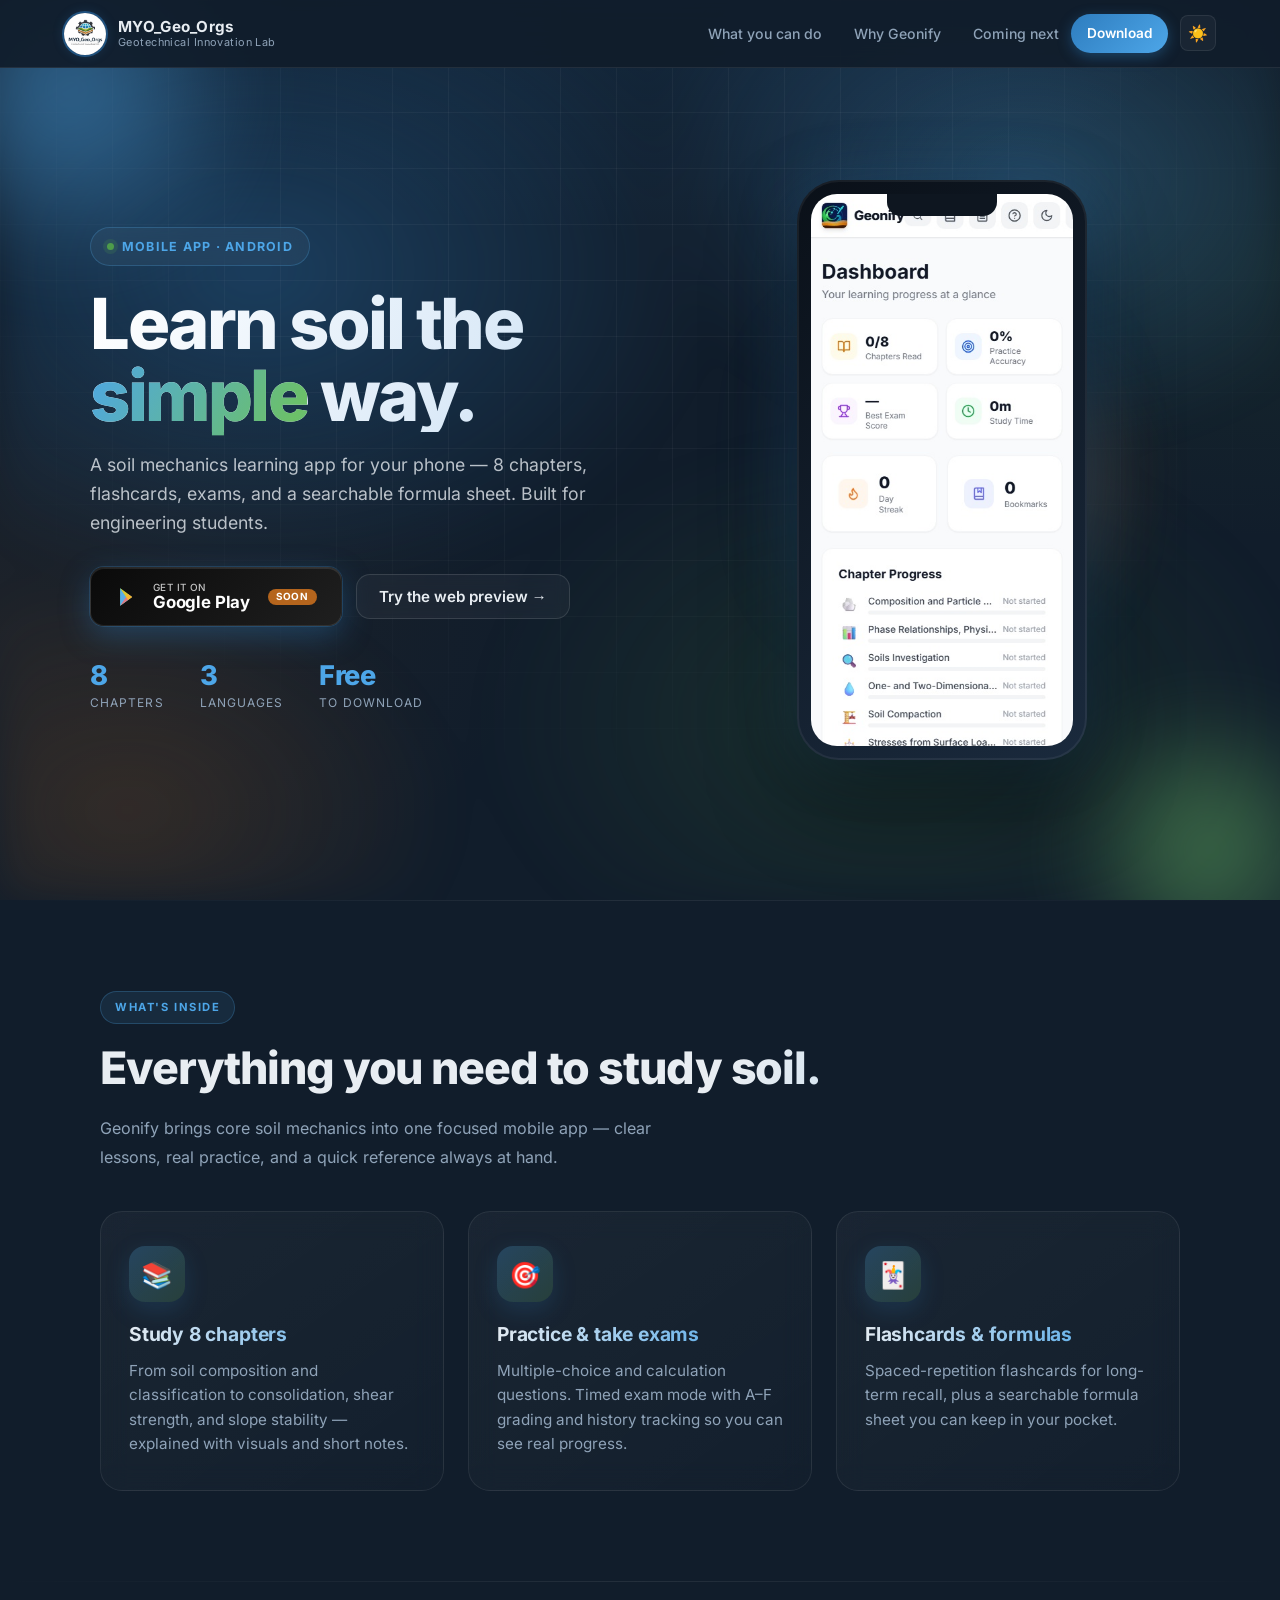
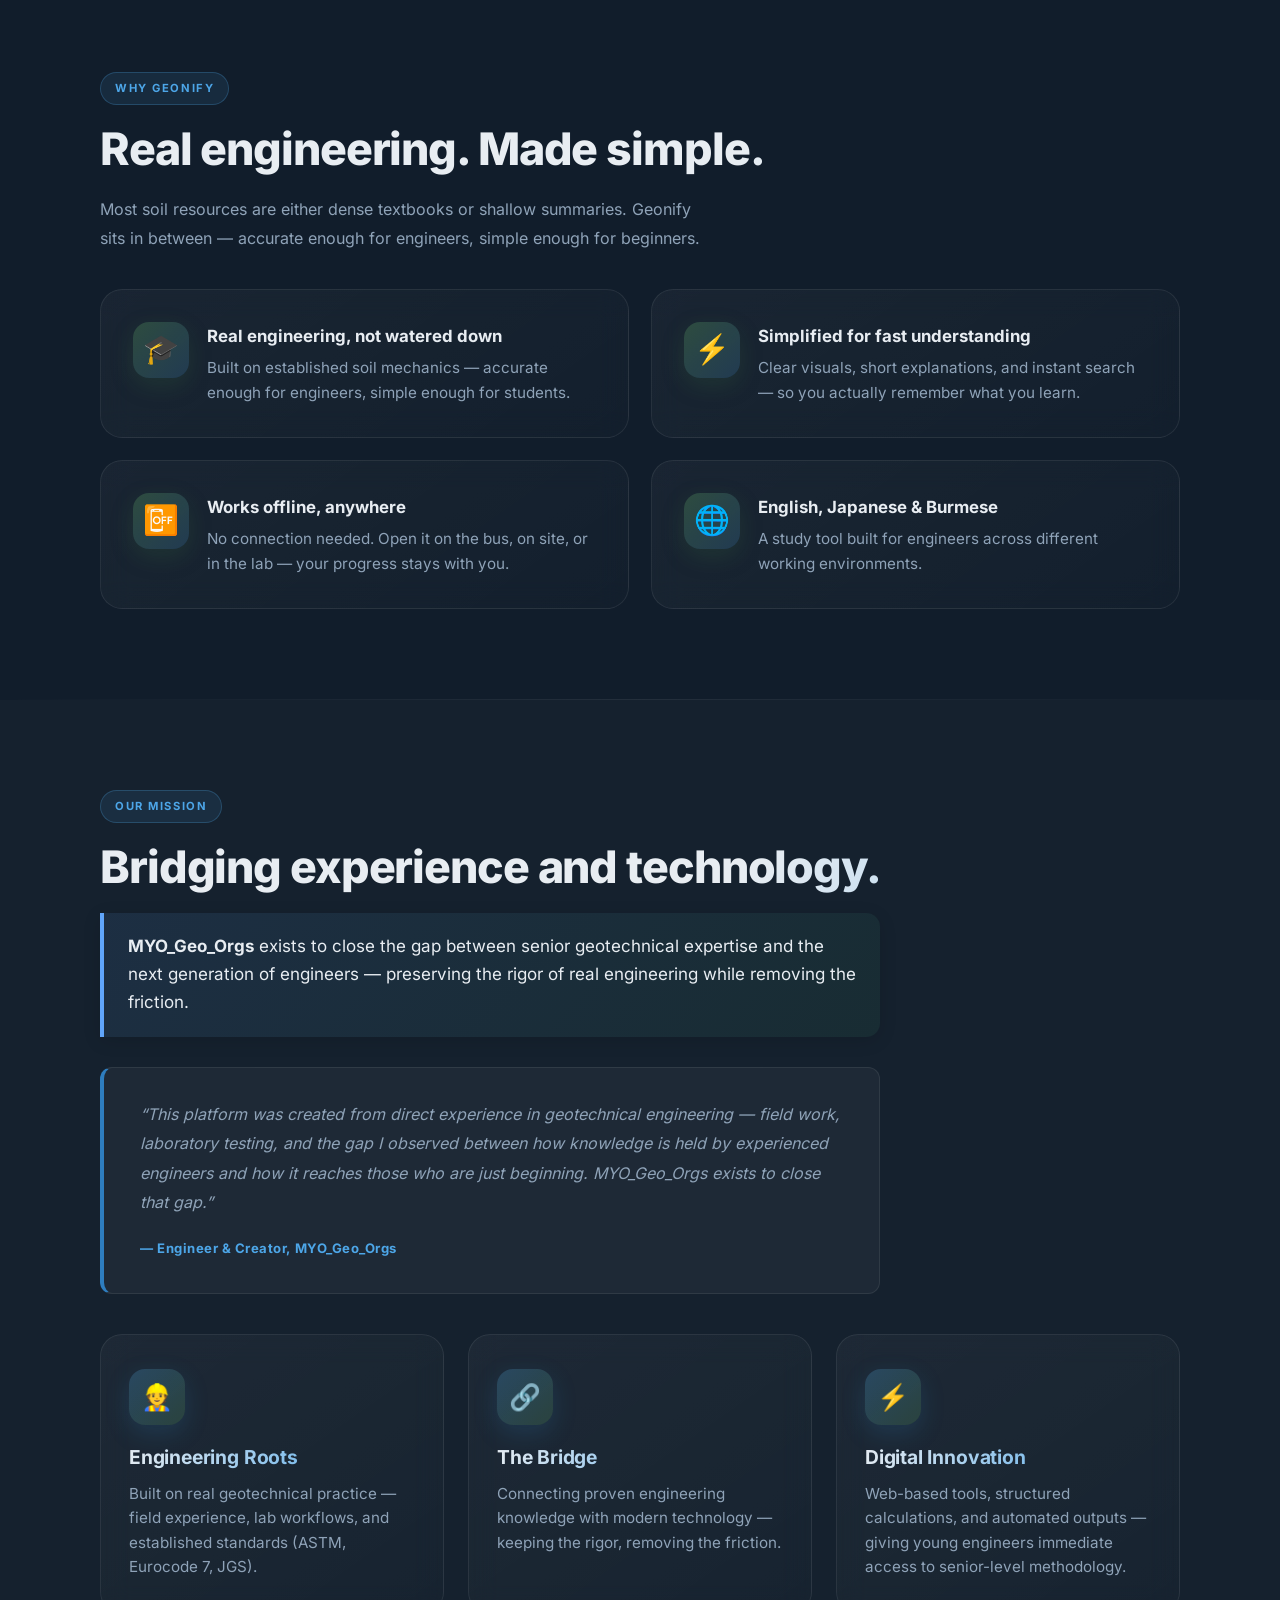
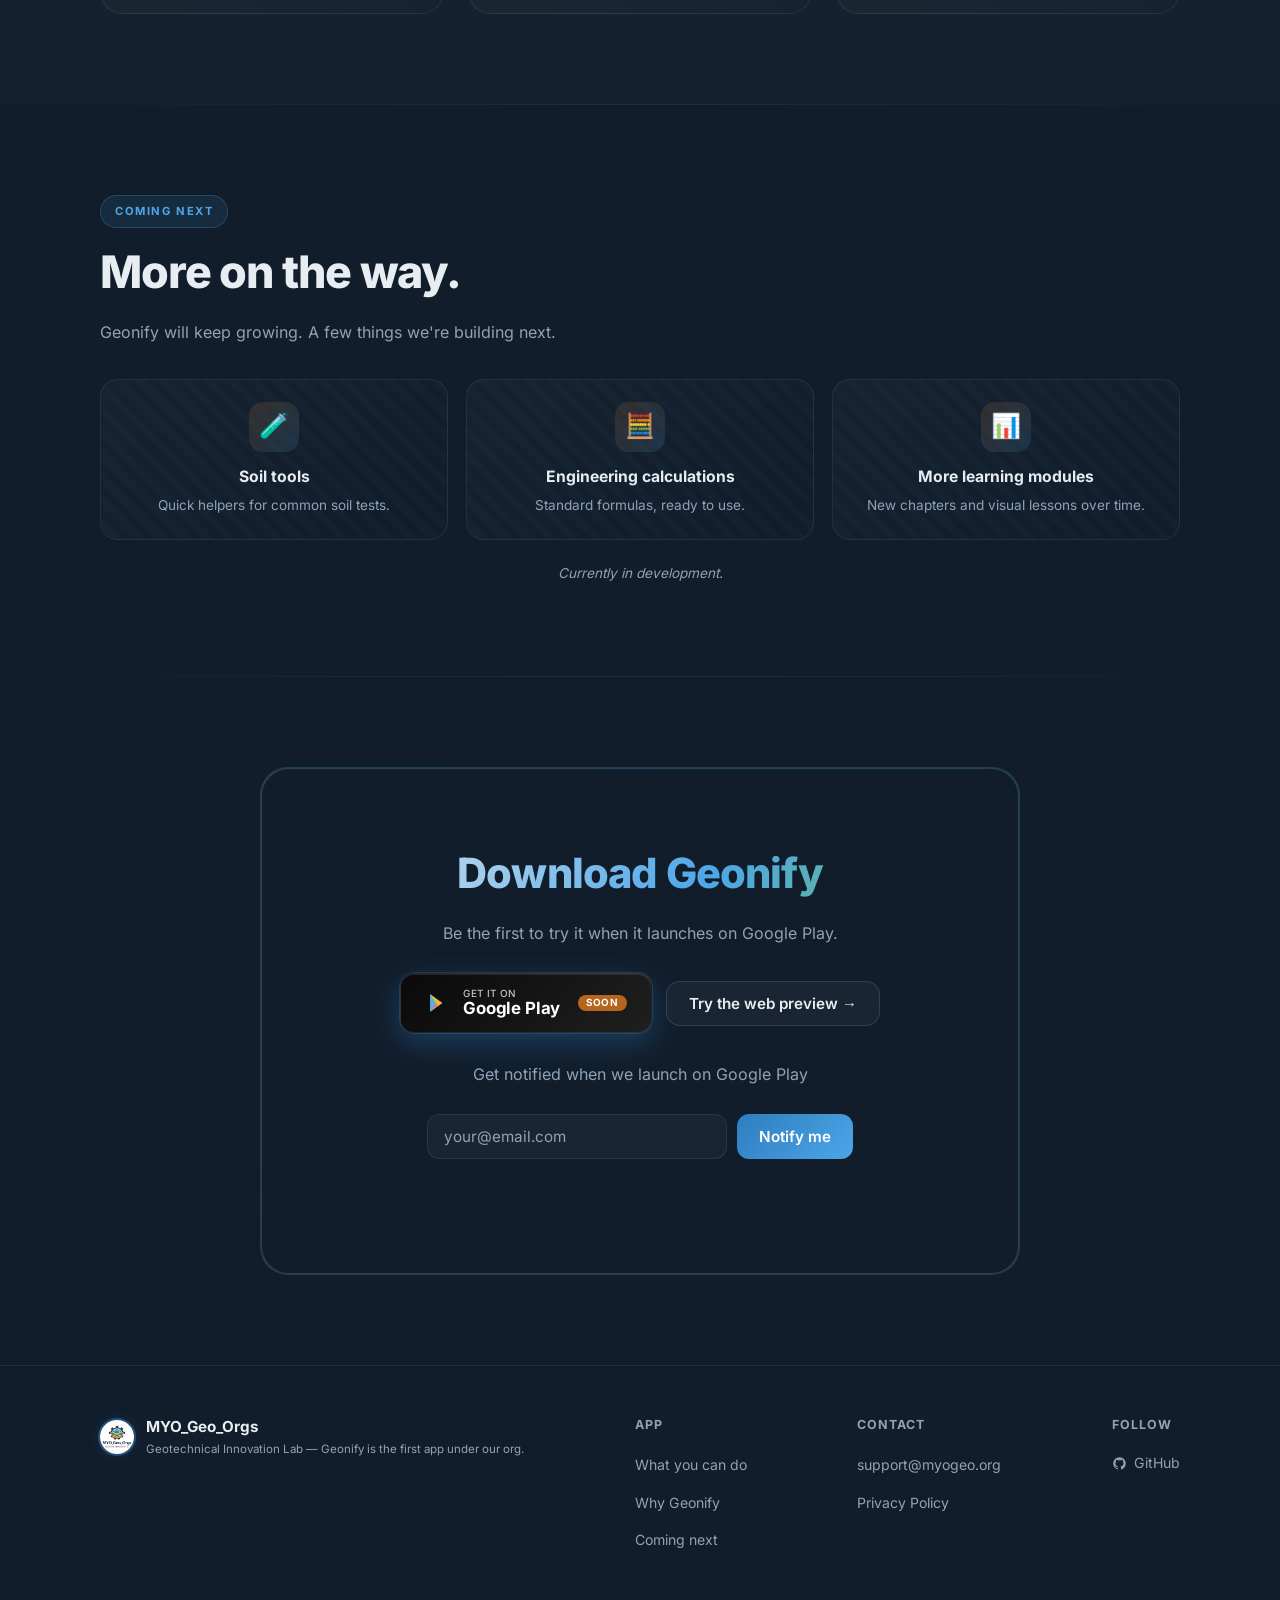
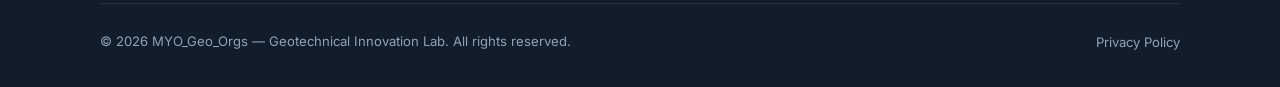
==== index.html @ fa202e3e "Add stats bar, email capture form, GitHub link, and favicon Co-Authored-By: Claude Sonnet 4.6 <norep" ====
<!DOCTYPE html>
<html lang="en" data-theme="dark">
<head>
  <!-- Theme init: runs before render to prevent flash of wrong theme -->
  <script src="/assets/js/theme-init.js"></script>
  <meta charset="UTF-8" />
  <meta name="viewport" content="width=device-width, initial-scale=1.0" />
  <meta name="color-scheme" content="light dark" />

  <!-- Primary SEO -->
  <title>Geonify — Learn Soil the Simple Way</title>
  <meta name="description" content="Geonify is a simple, visual, and interactive mobile app for learning soil classification. Built for engineering students and geotechnical professionals." />
  <meta name="keywords" content="Geonify, soil classification app, geotechnical learning, soil mechanics, USCS, AASHTO, mobile soil app, learn soil" />
  <meta name="author" content="MYO_Geo_Orgs" />
  <meta name="robots" content="index, follow" />
  <link rel="canonical" href="https://myogeo.org/" />

  <!-- Open Graph -->
  <meta property="og:type" content="website" />
  <meta property="og:url" content="https://myogeo.org/" />
  <meta property="og:title" content="Geonify — Learn Soil the Simple Way" />
  <meta property="og:description" content="A simple, visual, and interactive mobile app for learning soil classification." />
  <meta property="og:image" content="https://myogeo.org/assets/logo.png" />
  <meta property="og:site_name" content="Geonify by MYO_Geo_Orgs_Orgs" />
  <meta property="og:locale" content="en_US" />

  <!-- Twitter -->
  <meta name="twitter:card" content="summary" />
  <meta name="twitter:title" content="Geonify — Learn Soil the Simple Way" />
  <meta name="twitter:description" content="A simple, visual, and interactive mobile app for learning soil classification." />
  <meta name="twitter:image" content="https://myogeo.org/assets/logo.png" />
  <link rel="stylesheet" href="/assets/css/styles.css?v=20260425c" />
  <link rel="icon" type="image/png" href="/assets/logo.png" />
</head>
<body>

  <!-- Progress bar -->
  <div id="progress-bar" aria-hidden="true"></div>

  <!-- ── Navigation (slim) ── -->
  <nav id="main-nav">
    <a class="nav-brand" href="#hero">
      <div class="nav-logo-wrap"><img src="assets/logo.png" alt="MYO_Geo_Orgs Logo" /></div>
      <div class="nav-brand-text">
        <span class="nav-brand-name">MYO_Geo_Orgs</span>
        <span class="nav-brand-sub">Geotechnical Innovation Lab</span>
      </div>
    </a>
    <div class="nav-right">
      <ul class="nav-links" id="nav-links">
        <li><a href="#features">What you can do</a></li>
        <li><a href="#why">Why Geonify</a></li>
        <li><a href="#next">Coming next</a></li>
      </ul>
      <a href="#download" class="lp-nav-cta">Download</a>
      <button id="theme-toggle" aria-label="Switch theme">🌙</button>
      <button class="nav-toggle" id="nav-toggle" aria-label="Toggle navigation menu">
        <span></span><span></span><span></span>
      </button>
    </div>
  </nav>

  <!-- ── 1. HERO ── -->
  <section class="lp-hero" id="hero">
    <span class="orb orb-1" aria-hidden="true"></span>
    <span class="orb orb-2" aria-hidden="true"></span>
    <span class="orb orb-3" aria-hidden="true"></span>
    <div class="lp-hero-inner">
      <div class="reveal">
        <div class="lp-eyebrow"><span class="dot"></span> Mobile App · Android</div>
        <h1 class="lp-h1">Learn soil the <span class="accent">simple</span> way.</h1>
        <p class="lp-sub">
          A soil mechanics learning app for your phone — 8 chapters, flashcards,
          exams, and a searchable formula sheet. Built for engineering students.
        </p>
        <div class="lp-cta-row">
          <a href="#download" class="lp-btn lp-btn-primary">
            <span class="gp-icon" aria-hidden="true">
              <svg width="22" height="22" viewBox="0 0 24 24" fill="none" xmlns="http://www.w3.org/2000/svg">
                <path d="M3.5 2.5v19l13-9.5-13-9.5z" fill="#4ade80"/>
                <path d="M3.5 2.5v19l8.5-6.2-8.5-12.8z" fill="#60a5fa" opacity=".85"/>
                <path d="M3.5 21.5v0l13-9.5-4.5-3.3-8.5 12.8z" fill="#f87171" opacity=".85"/>
                <path d="M3.5 2.5v0l13 9.5-4.5 3.3-8.5-12.8z" fill="#fbbf24" opacity=".85"/>
              </svg>
            </span>
            <span class="gp-text">
              <span class="gp-small">GET IT ON</span>
              <span class="gp-big">Google Play</span>
            </span>
            <span class="gp-pill">Soon</span>
          </a>
          <a href="https://geonify.myogeo.org/" target="_blank" rel="noopener noreferrer" class="lp-btn lp-btn-secondary">
            Try the web preview →
          </a>
        </div>
        <div class="lp-stats reveal reveal-d3">
          <div class="lp-stat"><span class="lp-stat-num">8</span><span class="lp-stat-label">Chapters</span></div>
          <div class="lp-stat"><span class="lp-stat-num">3</span><span class="lp-stat-label">Languages</span></div>
          <div class="lp-stat"><span class="lp-stat-num">Free</span><span class="lp-stat-label">To Download</span></div>
        </div>
      </div>

      <div class="lp-phone-wrap reveal reveal-d2">
        <div class="lp-phone">
          <img src="/assets/geonify-screen.jpg?v=20260425c" alt="Geonify app dashboard screenshot" style="width:100%;height:100%;object-fit:cover;object-position:top;border-radius:26px;" />
        </div>
      </div>
    </div>
  </section>

  <hr class="divider" />

  <!-- ── 2. WHAT YOU CAN DO ── -->
  <section id="features">
    <div class="section-inner">
      <span class="section-label reveal">What's inside</span>
      <h2 class="section-title reveal reveal-d1">Everything you need to study soil.</h2>
      <p class="section-body reveal reveal-d2">
        Geonify brings core soil mechanics into one focused mobile app —
        clear lessons, real practice, and a quick reference always at hand.
      </p>

      <div class="lp-feat-3">
        <div class="lp-feat reveal reveal-d1">
          <div class="lp-feat-icon">📚</div>
          <h3>Study 8 chapters</h3>
          <p>From soil composition and classification to consolidation, shear strength, and slope stability — explained with visuals and short notes.</p>
        </div>
        <div class="lp-feat reveal reveal-d2">
          <div class="lp-feat-icon">🎯</div>
          <h3>Practice &amp; take exams</h3>
          <p>Multiple-choice and calculation questions. Timed exam mode with A–F grading and history tracking so you can see real progress.</p>
        </div>
        <div class="lp-feat reveal reveal-d3">
          <div class="lp-feat-icon">🃏</div>
          <h3>Flashcards &amp; formulas</h3>
          <p>Spaced-repetition flashcards for long-term recall, plus a searchable formula sheet you can keep in your pocket.</p>
        </div>
      </div>
    </div>
  </section>

  <hr class="divider" />

  <!-- ── 3. WHY IT'S DIFFERENT ── -->
  <section id="why">
    <div class="section-inner">
      <span class="section-label reveal">Why Geonify</span>
      <h2 class="section-title reveal reveal-d1">Real engineering. Made simple.</h2>
      <p class="section-body reveal reveal-d2">
        Most soil resources are either dense textbooks or shallow summaries.
        Geonify sits in between — accurate enough for engineers, simple enough for beginners.
      </p>

      <div class="lp-why">
        <div class="lp-why-card reveal reveal-d1">
          <div class="icon">🎓</div>
          <div>
            <h3>Real engineering, not watered down</h3>
            <p>Built on established soil mechanics — accurate enough for engineers, simple enough for students.</p>
          </div>
        </div>
        <div class="lp-why-card reveal reveal-d2">
          <div class="icon">⚡</div>
          <div>
            <h3>Simplified for fast understanding</h3>
            <p>Clear visuals, short explanations, and instant search — so you actually remember what you learn.</p>
          </div>
        </div>
        <div class="lp-why-card reveal reveal-d3">
          <div class="icon">📴</div>
          <div>
            <h3>Works offline, anywhere</h3>
            <p>No connection needed. Open it on the bus, on site, or in the lab — your progress stays with you.</p>
          </div>
        </div>
        <div class="lp-why-card reveal reveal-d3">
          <div class="icon">🌐</div>
          <div>
            <h3>English, Japanese &amp; Burmese</h3>
            <p>A study tool built for engineers across different working environments.</p>
          </div>
        </div>
      </div>
    </div>
  </section>

  <hr class="divider" />

  <!-- ── 3.5 OUR MISSION ── -->
  <section id="mission">
    <div class="section-inner">
      <span class="section-label reveal">Our Mission</span>
      <h2 class="section-title reveal reveal-d1">Bridging experience and technology.</h2>

      <!-- Highlighted mission statement -->
      <div class="reveal reveal-d2" style="max-width:780px;margin:14px 0 30px;padding:20px 24px;border-left:4px solid #60a5fa;background:linear-gradient(135deg,rgba(96,165,250,.10),rgba(74,222,128,.06));border-radius:0 14px 14px 0;box-shadow:0 4px 18px rgba(0,0,0,.12);">
        <p style="margin:0;font-size:1.06rem;line-height:1.65;">
          <strong>MYO_Geo_Orgs</strong> exists to close the gap between senior geotechnical
          expertise and the next generation of engineers — preserving the rigor of real
          engineering while removing the friction.
        </p>
      </div>

      <!-- Founder's note -->
      <div class="mission-statement reveal reveal-d2" style="max-width:780px;margin:0 0 36px;">
        <blockquote>
          “This platform was created from direct experience in geotechnical engineering — field work, laboratory testing, and the gap I observed between how knowledge is held by experienced engineers and how it reaches those who are just beginning. MYO_Geo_Orgs exists to close that gap.”
        </blockquote>
        <cite>— Engineer &amp; Creator, MYO_Geo_Orgs</cite>
      </div>

      <div class="lp-feat-3">
        <div class="lp-feat reveal reveal-d1">
          <div class="lp-feat-icon">👷</div>
          <h3>Engineering Roots</h3>
          <p>Built on real geotechnical practice — field experience, lab workflows, and established standards (ASTM, Eurocode 7, JGS).</p>
        </div>
        <div class="lp-feat reveal reveal-d2">
          <div class="lp-feat-icon">🔗</div>
          <h3>The Bridge</h3>
          <p>Connecting proven engineering knowledge with modern technology — keeping the rigor, removing the friction.</p>
        </div>
        <div class="lp-feat reveal reveal-d3">
          <div class="lp-feat-icon">⚡</div>
          <h3>Digital Innovation</h3>
          <p>Web-based tools, structured calculations, and automated outputs — giving young engineers immediate access to senior-level methodology.</p>
        </div>
      </div>
    </div>
  </section>

  <hr class="divider" />

  <!-- ── 4. COMING NEXT ── -->
  <section id="next">
    <div class="section-inner">
      <span class="section-label reveal">Coming next</span>
      <h2 class="section-title reveal reveal-d1">More on the way.</h2>
      <p class="section-body reveal reveal-d2">
        Geonify will keep growing. A few things we're building next.
      </p>

      <div class="lp-next">
        <div class="lp-next-item reveal reveal-d1">
          <span class="ic">🧪</span>
          <h4>Soil tools</h4>
          <p>Quick helpers for common soil tests.</p>
        </div>
        <div class="lp-next-item reveal reveal-d2">
          <span class="ic">🧮</span>
          <h4>Engineering calculations</h4>
          <p>Standard formulas, ready to use.</p>
        </div>
        <div class="lp-next-item reveal reveal-d3">
          <span class="ic">📊</span>
          <h4>More learning modules</h4>
          <p>New chapters and visual lessons over time.</p>
        </div>
      </div>
      <p class="lp-next-note reveal reveal-d3">Currently in development.</p>
    </div>
  </section>

  <hr class="divider" />

  <!-- ── 5. FINAL CTA ── -->
  <section id="download">
    <div class="section-inner">
      <div class="lp-final reveal">
        <h2>Download Geonify</h2>
        <p>Be the first to try it when it launches on Google Play.</p>
        <div class="lp-cta-row">
          <a href="#" class="lp-btn lp-btn-primary" onclick="event.preventDefault();">
            <span class="gp-icon" aria-hidden="true">
              <svg width="22" height="22" viewBox="0 0 24 24" fill="none" xmlns="http://www.w3.org/2000/svg">
                <path d="M3.5 2.5v19l13-9.5-13-9.5z" fill="#4ade80"/>
                <path d="M3.5 2.5v19l8.5-6.2-8.5-12.8z" fill="#60a5fa" opacity=".85"/>
                <path d="M3.5 21.5v0l13-9.5-4.5-3.3-8.5 12.8z" fill="#f87171" opacity=".85"/>
                <path d="M3.5 2.5v0l13 9.5-4.5 3.3-8.5-12.8z" fill="#fbbf24" opacity=".85"/>
              </svg>
            </span>
            <span class="gp-text">
              <span class="gp-small">GET IT ON</span>
              <span class="gp-big">Google Play</span>
            </span>
            <span class="gp-pill">Soon</span>
          </a>
          <a href="https://geonify.myogeo.org/" target="_blank" rel="noopener noreferrer" class="lp-btn lp-btn-secondary">
            Try the web preview →
          </a>
        </div>
        <div class="email-capture reveal">
          <p class="email-label">Get notified when we launch on Google Play</p>
          <form class="email-form" id="notify-form" novalidate>
            <input type="email" id="notify-email" class="email-input" placeholder="your@email.com" required autocomplete="email" />
            <button type="submit" class="email-btn">Notify me</button>
          </form>
          <p class="email-msg" id="notify-msg" aria-live="polite"></p>
        </div>
      </div>
    </div>
  </section>

  <!-- ── 6. FOOTER (minimal) ── -->
  <footer>
    <div class="footer-inner">
      <div class="footer-top">
        <div>
          <div class="footer-brand">
            <div class="nav-logo-wrap logo-sm"><img src="assets/logo.png" alt="MYO_Geo_Orgs" /></div>
            <div>
              <div class="footer-brand-name">MYO_Geo_Orgs</div>
              <div class="footer-brand-sub">Geotechnical Innovation Lab — Geonify is the first app under our org.</div>
            </div>
          </div>
        </div>
        <div class="footer-links-col">
          <h4>App</h4>
          <ul>
            <li><a href="#features">What you can do</a></li>
            <li><a href="#why">Why Geonify</a></li>
            <li><a href="#next">Coming next</a></li>
          </ul>
        </div>
        <div class="footer-links-col">
          <h4>Contact</h4>
          <ul>
            <li><a href="mailto:support@myogeo.org">support@myogeo.org</a></li>
            <li><a href="/privacy">Privacy Policy</a></li>
          </ul>
        </div>
        <div class="footer-links-col">
          <h4>Follow</h4>
          <ul class="footer-social">
            <li><a href="https://github.com/Golem7X" target="_blank" rel="noopener noreferrer" class="footer-social-link">
              <svg width="15" height="15" viewBox="0 0 24 24" fill="currentColor" aria-hidden="true"><path d="M12 2C6.477 2 2 6.477 2 12c0 4.42 2.865 8.166 6.839 9.489.5.092.682-.217.682-.482 0-.237-.008-.866-.013-1.7-2.782.603-3.369-1.34-3.369-1.34-.454-1.156-1.11-1.464-1.11-1.464-.908-.62.069-.608.069-.608 1.003.07 1.531 1.03 1.531 1.03.892 1.529 2.341 1.087 2.91.831.092-.646.35-1.086.636-1.336-2.22-.253-4.555-1.11-4.555-4.943 0-1.091.39-1.984 1.029-2.683-.103-.253-.446-1.27.098-2.647 0 0 .84-.269 2.75 1.025A9.578 9.578 0 0 1 12 6.836c.85.004 1.705.114 2.504.336 1.909-1.294 2.747-1.025 2.747-1.025.546 1.377.203 2.394.1 2.647.64.699 1.028 1.592 1.028 2.683 0 3.842-2.339 4.687-4.566 4.934.359.309.678.919.678 1.852 0 1.336-.012 2.415-.012 2.741 0 .267.18.578.688.48C19.138 20.161 22 16.416 22 12c0-5.523-4.477-10-10-10z"/></svg>
              GitHub
            </a></li>
          </ul>
        </div>
      </div>
      <div class="footer-bottom">
        <p class="footer-copy">© 2026 MYO_Geo_Orgs — Geotechnical Innovation Lab. All rights reserved.</p>
        <div class="footer-contact">
          <a href="/privacy">Privacy Policy</a>
        </div>
      </div>
    </div>
  </footer>

  <!-- Back to top -->
  <button id="back-top" aria-label="Scroll back to top">↑</button>

  <script src="/assets/js/app.js?v=20260425b" defer></script>
  <script src="/assets/js/lp-effects.js?v=20260425b" defer></script>
  <script>
    (function () {
      var form = document.getElementById('notify-form');
      if (!form) return;
      form.addEventListener('submit', function (e) {
        e.preventDefault();
        var email = document.getElementById('notify-email').value.trim();
        var msg   = document.getElementById('notify-msg');
        if (!email) return;
        var btn = form.querySelector('.email-btn');
        btn.disabled = true;
        btn.textContent = 'Sending…';
        fetch('https://formspree.io/f/xpwzgrvq', {
          method: 'POST',
          headers: { 'Content-Type': 'application/json', Accept: 'application/json' },
          body: JSON.stringify({ email: email })
        })
        .then(function (r) {
          if (r.ok) {
            msg.textContent = "You're on the list! We'll notify you at launch.";
            msg.className = 'email-msg email-msg--ok';
            form.reset();
          } else {
            throw new Error();
          }
        })
        .catch(function () {
          msg.innerHTML = 'Something went wrong — email us at <a href="mailto:support@myogeo.org">support@myogeo.org</a> to be notified.';
          msg.className = 'email-msg email-msg--err';
        })
        .finally(function () {
          btn.disabled = false;
          btn.textContent = 'Notify me';
        });
      });
    })();
  </script>
</body>
</html>
---- assets/css/styles.css ----
/* ── Self-hosted Fonts ── */
@font-face {
  font-family: 'Inter';
  font-style: normal;
  font-weight: 400;
  font-display: swap;
  src: url('/assets/fonts/inter-400.woff2') format('woff2');
}
@font-face {
  font-family: 'Inter';
  font-style: normal;
  font-weight: 500;
  font-display: swap;
  src: url('/assets/fonts/inter-500.woff2') format('woff2');
}
@font-face {
  font-family: 'Inter';
  font-style: normal;
  font-weight: 600;
  font-display: swap;
  src: url('/assets/fonts/inter-600.woff2') format('woff2');
}
@font-face {
  font-family: 'Inter';
  font-style: normal;
  font-weight: 700;
  font-display: swap;
  src: url('/assets/fonts/inter-700.woff2') format('woff2');
}
@font-face {
  font-family: 'Inter';
  font-style: normal;
  font-weight: 800;
  font-display: swap;
  src: url('/assets/fonts/inter-800.woff2') format('woff2');
}
@font-face {
  font-family: 'JetBrains Mono';
  font-style: normal;
  font-weight: 400;
  font-display: swap;
  src: url('/assets/fonts/jetbrains-400.woff2') format('woff2');
}

/* ── Theme Variables ── */
:root {
  --green:    #3d7a3a;
  --green-lt: #4e9c4a;
  --earth:    #b5651d;
  --earth-lt: #d4803a;
  --blue-geo: #2e7dbf;
  --blue-lt:  #4da6e8;
  --radius:   12px;

  /* Dark theme (default) */
  --bg:           #111d2b;
  --bg-alt:       rgba(255,255,255,0.015);
  --bg-nav:       rgba(17,29,43,0.92);
  --bg-nav-solid: rgba(17,29,43,0.99);
  --navy:         #1a2a3d;
  --navy-mid:     #1e3350;
  --text:         #e8edf2;
  --text-muted:   #8fa3b8;
  --border:       rgba(255,255,255,0.08);
  --card-bg:      rgba(255,255,255,0.04);
  --shadow:       0 4px 24px rgba(0,0,0,0.35);
  --grid-line:    rgba(255,255,255,0.025);
  --scrollbar:    #1e3350;
}

[data-theme="light"] {
  --bg:           #f0f5fb;
  --bg-alt:       rgba(0,0,0,0.025);
  --bg-nav:       rgba(240,245,251,0.95);
  --bg-nav-solid: rgba(240,245,251,0.99);
  --navy:         #dde8f4;
  --navy-mid:     #cddaec;
  --text:         #0f1e2d;
  --text-muted:   #4a6278;
  --border:       rgba(0,0,0,0.09);
  --card-bg:      rgba(255,255,255,0.85);
  --shadow:       0 4px 24px rgba(0,0,0,0.10);
  --grid-line:    rgba(0,0,0,0.04);
  --scrollbar:    #cddaec;
}

/* ── Reset & Base ── */
*, *::before, *::after { box-sizing: border-box; margin: 0; padding: 0; }

html { scroll-behavior: smooth; }

body {
  font-family: 'Inter', sans-serif;
  background: var(--bg);
  color: var(--text);
  line-height: 1.7;
  overflow-x: hidden;
  transition: background 0.35s ease, color 0.35s ease;
}

/* ── Accessibility: reduced motion ── */
@media (prefers-reduced-motion: reduce) {
  *, *::before, *::after {
    animation-duration: 0.01ms !important;
    animation-iteration-count: 1 !important;
    transition-duration: 0.01ms !important;
  }
  .reveal { opacity: 1 !important; transform: none !important; }
}

/* ── Scrollbar ── */
::-webkit-scrollbar { width: 6px; }
::-webkit-scrollbar-track { background: var(--bg); }
::-webkit-scrollbar-thumb { background: var(--scrollbar); border-radius: 3px; }

/* ── Progress Bar ── */
#progress-bar {
  position: fixed;
  top: 0; left: 0;
  height: 3px;
  width: var(--progress, 0%);
  background: linear-gradient(90deg, var(--blue-geo), var(--green-lt), var(--blue-lt));
  z-index: 300;
  transition: width 0.08s linear;
  pointer-events: none;
}

/* ── Back to Top ── */
#back-top {
  position: fixed;
  bottom: 28px;
  right: 28px;
  width: 44px;
  height: 44px;
  border-radius: 50%;
  background: var(--blue-geo);
  color: #fff;
  border: none;
  cursor: pointer;
  font-size: 1.1rem;
  display: flex;
  align-items: center;
  justify-content: center;
  box-shadow: 0 4px 16px rgba(46,125,191,0.4);
  z-index: 200;
  opacity: 0;
  transform: translateY(16px);
  transition: opacity 0.3s, transform 0.3s, background 0.2s;
  pointer-events: none;
}
#back-top.visible { opacity: 1; transform: translateY(0); pointer-events: auto; }
#back-top:hover { background: var(--blue-lt); }

/* ── Scroll Reveal ── */
.reveal {
  opacity: 0;
  transform: translateY(28px);
  transition: opacity 0.65s ease, transform 0.65s ease;
}
.reveal.visible { opacity: 1; transform: translateY(0); }
.reveal-d1 { transition-delay: 0.10s; }
.reveal-d2 { transition-delay: 0.20s; }
.reveal-d3 { transition-delay: 0.30s; }
.reveal-d4 { transition-delay: 0.40s; }

/* ── Nav ── */
nav {
  position: fixed;
  top: 0; left: 0; right: 0;
  z-index: 100;
  display: flex;
  align-items: center;
  justify-content: space-between;
  padding: 0 5%;
  height: 68px;
  background: var(--bg-nav);
  backdrop-filter: blur(14px);
  border-bottom: 1px solid var(--border);
  transition: background 0.3s, border-color 0.3s;
}
nav.scrolled { background: var(--bg-nav-solid); }

.nav-brand {
  display: flex;
  align-items: center;
  gap: 12px;
  text-decoration: none;
}
.nav-logo-wrap {
  width: 42px;
  height: 42px;
  border-radius: 50%;
  overflow: hidden;
  flex-shrink: 0;
  box-shadow: 0 0 0 2px rgba(46,125,191,0.5), 0 0 12px rgba(46,125,191,0.25);
  transition: box-shadow 0.3s;
}
.nav-logo-wrap:hover { box-shadow: 0 0 0 3px rgba(46,125,191,0.7), 0 0 20px rgba(46,125,191,0.4); }
.nav-logo-wrap img { width: 100%; height: 100%; object-fit: cover; display: block; }
.nav-logo-wrap.logo-sm { width: 34px; height: 34px; }
.nav-brand-text { display: flex; flex-direction: column; line-height: 1.2; }
.nav-brand-name { font-size: 0.95rem; font-weight: 700; color: var(--text); letter-spacing: 0.02em; transition: color 0.35s; }
.nav-brand-sub  { font-size: 0.68rem; color: var(--text-muted); font-weight: 400; letter-spacing: 0.04em; transition: color 0.35s; }

.nav-right { display: flex; align-items: center; gap: 12px; }

.nav-links {
  display: flex;
  align-items: center;
  gap: 2rem;
  list-style: none;
}
.nav-links a {
  color: var(--text-muted);
  text-decoration: none;
  font-size: 0.88rem;
  font-weight: 500;
  transition: color 0.2s;
}
.nav-links a:hover { color: var(--text); }

.nav-cta {
  background: var(--blue-geo) !important;
  color: #fff !important;
  padding: 8px 18px;
  border-radius: 7px;
  font-size: 0.85rem !important;
  transition: background 0.2s !important;
}
.nav-cta:hover { background: var(--blue-lt) !important; }
.nav-cta.disabled { opacity: 0.6; cursor: default; }

/* Theme toggle */
#theme-toggle {
  background: var(--card-bg);
  border: 1px solid var(--border);
  border-radius: 8px;
  width: 36px;
  height: 36px;
  display: flex;
  align-items: center;
  justify-content: center;
  font-size: 1rem;
  cursor: pointer;
  transition: background 0.2s, border-color 0.2s, transform 0.2s;
  flex-shrink: 0;
}
#theme-toggle:hover { background: var(--navy); transform: scale(1.08); }

.nav-toggle {
  display: none;
  flex-direction: column;
  gap: 5px;
  cursor: pointer;
  background: none;
  border: none;
  padding: 4px;
}
.nav-toggle span {
  display: block;
  width: 24px;
  height: 2px;
  background: var(--text);
  border-radius: 2px;
  transition: 0.3s;
}

/* ── Hero ── */
.hero {
  min-height: 100vh;
  display: flex;
  align-items: center;
  justify-content: center;
  text-align: center;
  padding: 100px 5% 80px;
  position: relative;
  overflow: hidden;
}

.hero-bg {
  position: absolute;
  inset: 0;
  background:
    radial-gradient(ellipse 70% 60% at 50% 40%, rgba(46,125,191,0.12) 0%, transparent 70%),
    radial-gradient(ellipse 40% 40% at 20% 80%, rgba(61,122,58,0.10) 0%, transparent 60%),
    radial-gradient(ellipse 40% 40% at 80% 80%, rgba(181,101,29,0.08) 0%, transparent 60%);
  pointer-events: none;
  transition: background 0.35s;
}
[data-theme="light"] .hero-bg {
  background:
    radial-gradient(ellipse 70% 60% at 50% 40%, rgba(46,125,191,0.07) 0%, transparent 70%),
    radial-gradient(ellipse 40% 40% at 20% 80%, rgba(61,122,58,0.06) 0%, transparent 60%),
    radial-gradient(ellipse 40% 40% at 80% 80%, rgba(181,101,29,0.05) 0%, transparent 60%);
}

.hero-bg::before {
  content: '';
  position: absolute;
  inset: 0;
  background-image:
    linear-gradient(var(--grid-line) 1px, transparent 1px),
    linear-gradient(90deg, var(--grid-line) 1px, transparent 1px);
  background-size: 60px 60px;
  transition: background-image 0.35s;
}

.hero-canvas {
  position: absolute;
  inset: 0;
  width: 100%;
  height: 100%;
  pointer-events: none;
}

/* Hero content fade-in on load */
.hero-content { position: relative; max-width: 780px; }
.hero-content > * {
  animation: heroFadeUp 0.8s ease forwards;
  opacity: 0;
}
.hero-content > *:nth-child(1) { animation-delay: 0.15s; }
.hero-content > *:nth-child(2) { animation-delay: 0.30s; }
.hero-content > *:nth-child(3) { animation-delay: 0.50s; }
.hero-content > *:nth-child(4) { animation-delay: 0.65s; }
.hero-content > *:nth-child(5) { animation-delay: 0.80s; }
.hero-content > *:nth-child(6) { animation-delay: 0.95s; }

@keyframes heroFadeUp {
  from { opacity: 0; transform: translateY(22px); }
  to   { opacity: 1; transform: translateY(0); }
}

.hero-badge {
  display: inline-flex;
  align-items: center;
  gap: 8px;
  background: rgba(46,125,191,0.15);
  border: 1px solid rgba(46,125,191,0.3);
  color: var(--blue-lt);
  font-size: 0.78rem;
  font-weight: 600;
  letter-spacing: 0.08em;
  text-transform: uppercase;
  padding: 6px 14px;
  border-radius: 50px;
  margin-bottom: 28px;
}
.hero-badge::before {
  content: '';
  display: block;
  width: 7px;
  height: 7px;
  background: var(--blue-lt);
  border-radius: 50%;
  animation: pulse 2s ease-in-out infinite;
}
@keyframes pulse {
  0%, 100% { opacity: 1; transform: scale(1); }
  50%       { opacity: 0.4; transform: scale(0.7); }
}

.hero-logo-wrap {
  width: 150px;
  height: 150px;
  border-radius: 50%;
  overflow: hidden;
  margin: 0 auto 28px;
  flex-shrink: 0;
  box-shadow:
    0 0 0 3px rgba(46,125,191,0.5),
    0 0 0 7px rgba(46,125,191,0.12),
    0 12px 48px rgba(46,125,191,0.35);
  animation: logoGlow 3s ease-in-out infinite;
  transition: transform 0.3s;
}
.hero-logo-wrap:hover { transform: scale(1.06); }
.hero-logo-wrap img { width: 100%; height: 100%; object-fit: cover; display: block; }
@keyframes logoGlow {
  0%, 100% { box-shadow: 0 0 0 3px rgba(46,125,191,0.5), 0 0 0 7px rgba(46,125,191,0.12), 0 12px 48px rgba(46,125,191,0.35); }
  50%       { box-shadow: 0 0 0 4px rgba(46,125,191,0.75), 0 0 0 10px rgba(46,125,191,0.18), 0 16px 56px rgba(46,125,191,0.5); }
}

.hero h1 {
  font-size: clamp(2.2rem, 5vw, 3.6rem);
  font-weight: 800;
  line-height: 1.15;
  margin-bottom: 10px;
  letter-spacing: -0.02em;
}
.hero h1 .brand { color: var(--blue-lt); }

/* Typing tagline */
.hero-tagline {
  font-size: 1.05rem;
  color: var(--text-muted);
  margin-bottom: 28px;
  font-weight: 400;
  letter-spacing: 0.03em;
  min-height: 1.6em;
  transition: color 0.35s;
}
.hero-tagline::after {
  content: '|';
  color: var(--blue-lt);
  animation: blink 0.75s step-end infinite;
  margin-left: 1px;
}
@keyframes blink {
  0%, 100% { opacity: 1; }
  50%       { opacity: 0; }
}

.hero-description {
  font-size: 1.08rem;
  color: var(--text-muted);
  max-width: 560px;
  margin: 0 auto 40px;
  line-height: 1.75;
  transition: color 0.35s;
}

.hero-actions {
  display: flex;
  align-items: center;
  justify-content: center;
  gap: 16px;
  flex-wrap: wrap;
}

/* ── Buttons ── */
.btn {
  display: inline-flex;
  align-items: center;
  gap: 10px;
  padding: 14px 28px;
  border-radius: 9px;
  font-size: 0.95rem;
  font-weight: 600;
  text-decoration: none;
  transition: all 0.22s ease;
  border: 2px solid transparent;
  cursor: pointer;
}
.btn-primary {
  background: var(--blue-geo);
  color: #fff;
  box-shadow: 0 4px 20px rgba(46,125,191,0.4);
}
.btn-primary:hover {
  background: var(--blue-lt);
  box-shadow: 0 6px 28px rgba(46,125,191,0.55);
  transform: translateY(-2px);
}
.btn-icon { font-size: 1.1rem; }

.coming-soon-tag {
  display: inline-flex;
  align-items: center;
  gap: 8px;
  padding: 8px 18px;
  border-radius: 9px;
  border: 2px solid var(--border);
  color: var(--text-muted);
  font-size: 0.88rem;
  font-weight: 500;
  transition: border-color 0.35s, color 0.35s;
}
.coming-soon-tag.shrink { flex-shrink: 0; }
.coming-soon-tag .tag-label {
  font-size: 0.68rem;
  background: var(--earth);
  color: #fff;
  padding: 2px 7px;
  border-radius: 4px;
  font-weight: 700;
  letter-spacing: 0.04em;
  text-transform: uppercase;
}

/* ── Section Commons ── */
section { padding: 90px 5%; }
.section-inner { max-width: 1080px; margin: 0 auto; }

.section-label {
  display: inline-block;
  font-size: 0.72rem;
  font-weight: 700;
  letter-spacing: 0.12em;
  text-transform: uppercase;
  color: var(--blue-lt);
  margin-bottom: 14px;
}
.section-title {
  font-size: clamp(1.7rem, 3.5vw, 2.4rem);
  font-weight: 800;
  line-height: 1.2;
  margin-bottom: 18px;
  letter-spacing: -0.02em;
  transition: color 0.35s;
}
.section-title .accent { color: var(--blue-lt); }
.section-body {
  color: var(--text-muted);
  font-size: 1rem;
  max-width: 600px;
  line-height: 1.8;
  transition: color 0.35s;
}
.divider { border: none; border-top: 1px solid var(--border); margin: 0; transition: border-color 0.35s; }

/* ── About ── */
#about { background: var(--bg-alt); }
.about-grid {
  display: grid;
  grid-template-columns: 1fr 1fr;
  gap: 60px;
  align-items: start;
  margin-top: 50px;
}
.about-list { list-style: none; display: flex; flex-direction: column; gap: 12px; }
.about-list li {
  display: flex;
  align-items: center;
  gap: 12px;
  font-size: 0.95rem;
  color: var(--text-muted);
  transition: color 0.35s;
}
.about-list li::before {
  content: '';
  width: 8px;
  height: 8px;
  background: var(--green-lt);
  border-radius: 50%;
  flex-shrink: 0;
}
.about-col-title {
  font-size: 0.8rem;
  font-weight: 700;
  letter-spacing: 0.08em;
  text-transform: uppercase;
  color: var(--text-muted);
  margin-bottom: 16px;
  transition: color 0.35s;
}

/* ── Platform ── */
.platform-card {
  display: grid;
  grid-template-columns: 1fr 1fr;
  gap: 0;
  background: var(--card-bg);
  border: 1px solid var(--border);
  border-radius: var(--radius);
  overflow: hidden;
  margin-top: 50px;
  transition: background 0.35s, border-color 0.35s, box-shadow 0.3s;
}
.platform-card:hover { box-shadow: 0 8px 40px rgba(46,125,191,0.15); }

.platform-info { padding: 48px 44px; }
.platform-info h3 { font-size: 1.5rem; font-weight: 700; margin-bottom: 14px; }
.platform-info p { color: var(--text-muted); margin-bottom: 24px; font-size: 0.95rem; transition: color 0.35s; }

.platform-chips { display: flex; flex-wrap: wrap; gap: 10px; margin-bottom: 32px; }
.chip {
  background: rgba(46,125,191,0.12);
  border: 1px solid rgba(46,125,191,0.25);
  color: var(--blue-lt);
  padding: 5px 13px;
  border-radius: 50px;
  font-size: 0.78rem;
  font-weight: 600;
  transition: background 0.2s, transform 0.2s;
}
.chip:hover { background: rgba(46,125,191,0.22); transform: translateY(-1px); }

.platform-visual {
  background: linear-gradient(135deg, var(--navy-mid) 0%, rgba(46,125,191,0.10) 100%);
  display: flex;
  align-items: center;
  justify-content: center;
  padding: 48px;
  border-left: 1px solid var(--border);
  min-height: 320px;
  transition: background 0.35s, border-color 0.35s;
}

/* Mockup always dark (terminal aesthetic) */
.mockup-window {
  width: 100%;
  max-width: 320px;
  background: #0d1520;
  border-radius: 10px;
  overflow: hidden;
  box-shadow: var(--shadow);
  border: 1px solid rgba(255,255,255,0.08);
}
.mockup-bar {
  display: flex;
  align-items: center;
  gap: 7px;
  padding: 10px 14px;
  background: rgba(255,255,255,0.04);
  border-bottom: 1px solid rgba(255,255,255,0.08);
}
.mockup-dot { width: 9px; height: 9px; border-radius: 50%; }
.mockup-dot:nth-child(1) { background: #ff5f57; }
.mockup-dot:nth-child(2) { background: #febc2e; }
.mockup-dot:nth-child(3) { background: #28c840; }
.mockup-body { padding: 20px 16px; }
.mockup-row { display: flex; align-items: center; gap: 10px; margin-bottom: 12px; }
.mockup-label {
  font-family: 'JetBrains Mono', monospace;
  font-size: 0.7rem;
  color: #8fa3b8;
  width: 80px;
  flex-shrink: 0;
}
.mockup-bar-fill {
  height: 8px;
  border-radius: 4px;
  flex: 1;
  animation: barGrow 1.2s ease forwards;
  transform-origin: left;
}
@keyframes barGrow {
  from { transform: scaleX(0); }
  to   { transform: scaleX(1); }
}
.fill-green { background: linear-gradient(90deg, var(--green), var(--green-lt)); width: 75%; animation-delay: 0.2s; }
.fill-blue  { background: linear-gradient(90deg, var(--blue-geo), var(--blue-lt)); width: 55%; animation-delay: 0.4s; }
.fill-earth { background: linear-gradient(90deg, var(--earth), var(--earth-lt)); width: 88%; animation-delay: 0.6s; }
.fill-short { background: linear-gradient(90deg, var(--green), var(--blue-geo)); width: 40%; animation-delay: 0.8s; }
.mockup-divider { border: none; border-top: 1px solid rgba(255,255,255,0.08); margin: 14px 0; }
.mockup-result { font-family: 'JetBrains Mono', monospace; font-size: 0.68rem; color: var(--green-lt); }
.mockup-result.mt-sm { margin-top: 6px; }

/* ── Mission / Vision ── */
#mission { background: var(--bg-alt); }

.mission-pillars {
  display: grid;
  grid-template-columns: 1fr auto 1fr auto 1fr;
  gap: 0;
  margin-top: 50px;
  align-items: stretch;
}
.pillar {
  background: var(--card-bg);
  border: 1px solid var(--border);
  border-radius: var(--radius);
  padding: 32px 28px;
  text-align: center;
  transition: background 0.35s, border-color 0.3s, transform 0.25s, box-shadow 0.25s;
}
.pillar:hover { transform: translateY(-4px); box-shadow: 0 8px 28px rgba(46,125,191,0.12); }
.pillar-icon {
  font-size: 2rem;
  margin-bottom: 14px;
  display: block;
}
.pillar h3 {
  font-size: 1rem;
  font-weight: 700;
  margin-bottom: 10px;
}
.pillar p {
  color: var(--text-muted);
  font-size: 0.85rem;
  line-height: 1.7;
  transition: color 0.35s;
}
.pillar-connector {
  display: flex;
  align-items: center;
  justify-content: center;
  padding: 0 12px;
  color: var(--blue-lt);
  font-size: 1.5rem;
  font-weight: 300;
  opacity: 0.6;
}

.mission-statement {
  margin-top: 40px;
  background: var(--card-bg);
  border: 1px solid var(--border);
  border-left: 4px solid var(--blue-geo);
  border-radius: var(--radius);
  padding: 32px 36px;
  transition: background 0.35s, border-color 0.35s;
}
.mission-statement blockquote {
  font-size: 1rem;
  line-height: 1.85;
  color: var(--text-muted);
  font-style: italic;
  margin-bottom: 16px;
  transition: color 0.35s;
}
.mission-statement cite {
  font-size: 0.82rem;
  font-weight: 700;
  color: var(--blue-lt);
  font-style: normal;
  letter-spacing: 0.04em;
}

.platform-badges {
  display: flex;
  gap: 14px;
  flex-wrap: wrap;
  margin-top: 40px;
}
.platform-badge {
  display: flex;
  align-items: center;
  gap: 10px;
  background: var(--card-bg);
  border: 1px solid var(--border);
  border-radius: 10px;
  padding: 14px 22px;
  flex: 1;
  min-width: 160px;
  transition: background 0.35s, border-color 0.3s, transform 0.25s;
}
.platform-badge:hover { transform: translateY(-3px); border-color: rgba(46,125,191,0.35); }
.platform-badge .pb-icon { font-size: 1.4rem; }
.platform-badge .pb-text { display: flex; flex-direction: column; }
.platform-badge .pb-name { font-size: 0.88rem; font-weight: 700; }
.platform-badge .pb-status {
  font-size: 0.68rem;
  color: var(--earth-lt);
  font-weight: 700;
  letter-spacing: 0.06em;
  text-transform: uppercase;
  margin-top: 2px;
}

.mission-closing {
  margin-top: 40px;
  padding: 28px 32px;
  background: linear-gradient(135deg, rgba(46,125,191,0.08) 0%, rgba(61,122,58,0.06) 100%);
  border: 1px solid rgba(46,125,191,0.2);
  border-radius: var(--radius);
  font-size: 0.95rem;
  color: var(--text-muted);
  line-height: 1.8;
  font-style: italic;
  transition: color 0.35s;
}

@media (max-width: 760px) {
  .mission-pillars { grid-template-columns: 1fr; }
  .pillar-connector { transform: rotate(90deg); padding: 8px 0; }
  .platform-badge { min-width: 140px; }
}

/* ── Geonify Spotlight ── */
.geonify-spotlight {
  margin-top: 32px;
  border-radius: 16px;
  border: 1px solid rgba(77,166,232,0.3);
  background: linear-gradient(135deg, rgba(46,125,191,0.10) 0%, rgba(61,122,58,0.07) 60%, rgba(181,101,29,0.06) 100%);
  padding: 36px 40px;
  display: flex;
  align-items: center;
  justify-content: space-between;
  gap: 32px;
  position: relative;
  overflow: hidden;
  transition: border-color 0.3s, box-shadow 0.3s;
}
.geonify-spotlight:hover {
  border-color: rgba(77,166,232,0.55);
  box-shadow: 0 8px 40px rgba(46,125,191,0.15);
}
/* Animated shimmer line */
.geonify-spotlight::before {
  content: '';
  position: absolute;
  top: 0; left: -60%;
  width: 40%;
  height: 100%;
  background: linear-gradient(90deg, transparent, rgba(77,166,232,0.07), transparent);
  animation: shimmer 3.5s ease-in-out infinite;
  pointer-events: none;
}
@keyframes shimmer {
  0%   { left: -60%; }
  100% { left: 120%; }
}
.spotlight-left { flex: 1; min-width: 0; }
.spotlight-badge {
  display: inline-flex;
  align-items: center;
  gap: 7px;
  background: rgba(212,128,58,0.18);
  border: 1px solid rgba(212,128,58,0.4);
  color: var(--earth-lt);
  font-size: 0.68rem;
  font-weight: 700;
  letter-spacing: 0.1em;
  text-transform: uppercase;
  padding: 4px 12px;
  border-radius: 50px;
  margin-bottom: 14px;
}
.spotlight-badge::before {
  content: '';
  width: 6px; height: 6px;
  background: var(--earth-lt);
  border-radius: 50%;
  animation: pulse 2s ease-in-out infinite;
}
.spotlight-title {
  font-size: 1.7rem;
  font-weight: 800;
  letter-spacing: -0.02em;
  margin-bottom: 8px;
}
.spotlight-title span { color: var(--blue-lt); }
.spotlight-desc {
  color: var(--text-muted);
  font-size: 0.92rem;
  line-height: 1.7;
  max-width: 480px;
  margin-bottom: 22px;
  transition: color 0.35s;
}
.spotlight-actions {
  display: flex;
  flex-wrap: wrap;
  gap: 12px;
  align-items: center;
}
.spotlight-preview {
  display: inline-flex;
  align-items: center;
  gap: 8px;
  color: var(--blue-lt);
  font-size: 0.85rem;
  font-weight: 600;
  text-decoration: none;
  border-bottom: 1px solid rgba(77,166,232,0.3);
  padding-bottom: 1px;
  transition: color 0.2s, border-color 0.2s;
}
.spotlight-preview.lg { font-size: 0.95rem; }
.spotlight-preview:hover { color: #fff; border-color: rgba(77,166,232,0.7); }
.spotlight-right {
  display: flex;
  flex-direction: column;
  gap: 10px;
  flex-shrink: 0;
}
.launch-tag {
  display: inline-flex;
  align-items: center;
  gap: 10px;
  padding: 11px 20px;
  border-radius: 10px;
  border: 1px solid var(--border);
  background: var(--card-bg);
  color: var(--text-muted);
  font-size: 0.88rem;
  font-weight: 500;
  transition: border-color 0.2s, background 0.35s;
  white-space: nowrap;
}
.launch-tag:hover { border-color: rgba(46,125,191,0.35); }
.launch-tag .lt-icon { font-size: 1.1rem; }
.launch-tag .lt-cs {
  font-size: 0.65rem;
  background: var(--earth);
  color: #fff;
  padding: 2px 7px;
  border-radius: 4px;
  font-weight: 700;
  letter-spacing: 0.04em;
  text-transform: uppercase;
  margin-left: auto;
}

/* Geonify feature grid */
.geo-feature-grid {
  display: grid;
  grid-template-columns: repeat(auto-fit, minmax(280px, 1fr));
  gap: 16px;
  margin-top: 24px;
}
.geo-feat {
  display: flex;
  gap: 16px;
  align-items: flex-start;
  background: var(--card-bg);
  border: 1px solid var(--border);
  border-radius: var(--radius);
  padding: 20px 22px;
  transition: background 0.35s, border-color 0.3s, transform 0.25s, box-shadow 0.25s;
}
.geo-feat:hover {
  transform: translateY(-3px);
  border-color: rgba(46,125,191,0.3);
  box-shadow: 0 6px 24px rgba(46,125,191,0.10);
}
.geo-feat-icon {
  font-size: 1.5rem;
  flex-shrink: 0;
  width: 42px;
  height: 42px;
  background: rgba(46,125,191,0.10);
  border-radius: 9px;
  display: flex;
  align-items: center;
  justify-content: center;
  transition: transform 0.3s;
}
.geo-feat:hover .geo-feat-icon { transform: scale(1.12) rotate(-4deg); }
.geo-feat h4 {
  font-size: 0.92rem;
  font-weight: 700;
  margin-bottom: 5px;
}
.geo-feat p {
  font-size: 0.82rem;
  color: var(--text-muted);
  line-height: 1.65;
  transition: color 0.35s;
}

/* Geonify bottom CTA */
.geo-cta-bar {
  margin-top: 28px;
  padding: 24px 32px;
  background: linear-gradient(135deg, rgba(46,125,191,0.10) 0%, rgba(61,122,58,0.07) 100%);
  border: 1px solid rgba(46,125,191,0.22);
  border-radius: var(--radius);
  display: flex;
  align-items: center;
  justify-content: space-between;
  gap: 24px;
  flex-wrap: wrap;
  transition: box-shadow 0.3s;
}
.geo-cta-bar:hover { box-shadow: 0 6px 28px rgba(46,125,191,0.12); }
.geo-cta-bar p {
  color: var(--text-muted);
  font-size: 0.92rem;
  font-style: italic;
  transition: color 0.35s;
}

@media (max-width: 700px) {
  .geonify-spotlight { flex-direction: column; align-items: flex-start; padding: 28px 24px; }
  .spotlight-right { flex-direction: row; flex-wrap: wrap; }
  .geo-cta-bar { flex-direction: column; align-items: flex-start; }
}

/* ── Feature Cards ── */
.features-grid {
  display: grid;
  grid-template-columns: repeat(auto-fit, minmax(240px, 1fr));
  gap: 20px;
  margin-top: 50px;
}

.feature-card {
  background: var(--card-bg);
  border: 1px solid var(--border);
  border-radius: var(--radius);
  padding: 32px 28px;
  cursor: default;
  transition: border-color 0.3s, box-shadow 0.3s, background 0.35s, transform 0.15s ease-out;
  transform-style: preserve-3d;
  transform: perspective(900px) rotateX(var(--tilt-x, 0deg)) rotateY(var(--tilt-y, 0deg)) translateZ(var(--tilt-z, 0px));
  will-change: transform;
}

/* Per-card glow colors */
.feature-card[data-glow="blue"]:hover   { border-color: rgba(46,125,191,0.5);  box-shadow: 0 0 0 1px rgba(46,125,191,0.25), 0 12px 36px rgba(46,125,191,0.18); }
.feature-card[data-glow="green"]:hover  { border-color: rgba(61,122,58,0.5);   box-shadow: 0 0 0 1px rgba(61,122,58,0.25),  0 12px 36px rgba(61,122,58,0.18); }
.feature-card[data-glow="earth"]:hover  { border-color: rgba(181,101,29,0.5);  box-shadow: 0 0 0 1px rgba(181,101,29,0.25), 0 12px 36px rgba(181,101,29,0.18); }
.feature-card[data-glow="cyan"]:hover   { border-color: rgba(32,178,170,0.5);  box-shadow: 0 0 0 1px rgba(32,178,170,0.25), 0 12px 36px rgba(32,178,170,0.18); }

.feature-icon {
  width: 44px;
  height: 44px;
  border-radius: 10px;
  display: flex;
  align-items: center;
  justify-content: center;
  font-size: 1.3rem;
  margin-bottom: 18px;
  transition: transform 0.3s;
}
.feature-card:hover .feature-icon { transform: scale(1.12) rotate(-4deg); }

.icon-blue  { background: rgba(46,125,191,0.15); }
.icon-green { background: rgba(61,122,58,0.15); }
.icon-earth { background: rgba(181,101,29,0.15); }
.icon-cyan  { background: rgba(32,178,170,0.15); }

.feature-card h3 { font-size: 1rem; font-weight: 700; margin-bottom: 10px; }
.feature-card p  { color: var(--text-muted); font-size: 0.88rem; line-height: 1.65; margin-bottom: 14px; transition: color 0.35s; }

.feature-tags { display: flex; flex-wrap: wrap; gap: 6px; }
.tag {
  font-size: 0.7rem;
  color: var(--text-muted);
  border: 1px solid var(--border);
  padding: 3px 9px;
  border-radius: 4px;
  font-family: 'JetBrains Mono', monospace;
  transition: color 0.35s, border-color 0.35s;
}

/* ── Reliability ── */
#reliability { background: var(--bg-alt); }
.reliability-grid {
  display: grid;
  grid-template-columns: repeat(3, 1fr);
  gap: 24px;
  margin-top: 50px;
}
.rel-card {
  background: var(--card-bg);
  border: 1px solid var(--border);
  border-radius: var(--radius);
  padding: 28px 26px;
  text-align: center;
  transition: background 0.35s, border-color 0.35s, transform 0.25s, box-shadow 0.25s;
}
.rel-card:hover { transform: translateY(-4px); box-shadow: 0 8px 24px rgba(46,125,191,0.12); }
.rel-card .rel-num { font-size: 2rem; font-weight: 800; color: var(--blue-lt); margin-bottom: 8px; }
.rel-card p { color: var(--text-muted); font-size: 0.88rem; transition: color 0.35s; }

.disclaimer {
  margin-top: 40px;
  padding: 20px 24px;
  background: rgba(181,101,29,0.08);
  border: 1px solid rgba(181,101,29,0.2);
  border-radius: var(--radius);
  color: var(--text-muted);
  font-size: 0.88rem;
  display: flex;
  gap: 12px;
  align-items: flex-start;
  transition: color 0.35s;
}
.disclaimer-icon { font-size: 1.1rem; margin-top: 1px; }

/* ── Security ── */
.security-grid {
  display: grid;
  grid-template-columns: 1fr 1fr;
  gap: 40px;
  margin-top: 50px;
  align-items: start;
}
.security-item { display: flex; gap: 16px; margin-bottom: 24px; }
.security-icon {
  width: 38px;
  height: 38px;
  background: rgba(61,122,58,0.15);
  border-radius: 8px;
  display: flex;
  align-items: center;
  justify-content: center;
  font-size: 1rem;
  flex-shrink: 0;
  transition: transform 0.3s;
}
.security-item:hover .security-icon { transform: scale(1.1); }
.security-item h4 { font-size: 0.95rem; font-weight: 600; margin-bottom: 4px; }
.security-item p  { color: var(--text-muted); font-size: 0.85rem; transition: color 0.35s; }

.security-badge {
  background: var(--card-bg);
  border: 1px solid var(--border);
  border-radius: var(--radius);
  padding: 32px;
  text-align: center;
  transition: background 0.35s, border-color 0.35s;
}
.security-badge .badge-icon { font-size: 3rem; margin-bottom: 16px; }
.security-badge h3  { font-size: 1.1rem; font-weight: 700; margin-bottom: 10px; }
.security-badge p   { color: var(--text-muted); font-size: 0.88rem; margin-bottom: 20px; transition: color 0.35s; }
.security-badge a {
  color: var(--blue-lt);
  text-decoration: none;
  font-size: 0.88rem;
  font-weight: 600;
  border-bottom: 1px solid rgba(77,166,232,0.35);
}

/* ── Access ── */
#access { background: var(--bg-alt); }
.access-cta {
  margin-top: 50px;
  background: linear-gradient(135deg, rgba(46,125,191,0.13) 0%, rgba(61,122,58,0.09) 100%);
  border: 1px solid rgba(46,125,191,0.25);
  border-radius: 16px;
  padding: 56px 48px;
  display: flex;
  align-items: center;
  justify-content: space-between;
  gap: 40px;
  transition: box-shadow 0.3s;
}
.access-cta:hover { box-shadow: 0 8px 40px rgba(46,125,191,0.12); }
.access-cta-text h2 { font-size: 1.9rem; font-weight: 800; margin-bottom: 12px; }
.access-cta-text p  { color: var(--text-muted); font-size: 0.95rem; max-width: 480px; transition: color 0.35s; }
.access-cta-actions { display: flex; flex-direction: column; gap: 14px; flex-shrink: 0; }

/* ── Footer ── */
footer {
  background: var(--bg);
  border-top: 1px solid var(--border);
  padding: 48px 5% 32px;
  transition: background 0.35s, border-color 0.35s;
}
.footer-inner { max-width: 1080px; margin: 0 auto; }
.footer-top {
  display: flex;
  align-items: flex-start;
  justify-content: space-between;
  gap: 40px;
  margin-bottom: 40px;
}
.footer-brand { display: flex; align-items: center; gap: 12px; margin-bottom: 14px; }
.footer-brand img { height: 36px; }
.footer-brand-name { font-weight: 700; font-size: 0.95rem; }
.footer-brand-sub  { font-size: 0.72rem; color: var(--text-muted); transition: color 0.35s; }
.footer-desc { color: var(--text-muted); font-size: 0.85rem; max-width: 280px; line-height: 1.7; transition: color 0.35s; }

.footer-links-col h4 {
  font-size: 0.78rem;
  font-weight: 700;
  letter-spacing: 0.08em;
  text-transform: uppercase;
  color: var(--text-muted);
  margin-bottom: 16px;
  transition: color 0.35s;
}
.footer-links-col ul { list-style: none; }
.footer-links-col ul li { margin-bottom: 10px; }
.footer-links-col ul li a {
  color: var(--text-muted);
  text-decoration: none;
  font-size: 0.88rem;
  transition: color 0.2s;
}
.footer-links-col ul li a:hover { color: var(--blue-lt); }

.footer-bottom {
  padding-top: 24px;
  border-top: 1px solid var(--border);
  display: flex;
  align-items: center;
  justify-content: space-between;
  gap: 20px;
  flex-wrap: wrap;
  transition: border-color 0.35s;
}
.footer-copy  { color: var(--text-muted); font-size: 0.82rem; transition: color 0.35s; }
.footer-contact a { color: var(--text-muted); text-decoration: none; font-size: 0.82rem; transition: color 0.2s; }
.footer-contact a:hover { color: var(--blue-lt); }

/* ── Responsive ── */
@media (max-width: 860px) {
  nav { padding: 0 4%; }
  .nav-links { display: none; }
  .nav-links.open {
    display: flex;
    flex-direction: column;
    align-items: flex-start;
    gap: 0;
    position: absolute;
    top: 68px; left: 0; right: 0;
    background: var(--bg-nav-solid);
    padding: 16px 5%;
    border-bottom: 1px solid var(--border);
  }
  .nav-links.open li { width: 100%; }
  .nav-links.open a { display: block; padding: 12px 0; border-bottom: 1px solid var(--border); }
  .nav-links.open .nav-cta { margin-top: 8px; border-radius: 7px; padding: 10px 0; text-align: center; display: block; }
  .nav-toggle { display: flex; }
  .about-grid, .platform-card, .security-grid { grid-template-columns: 1fr; }
  .platform-visual { border-left: none; border-top: 1px solid var(--border); min-height: 200px; }
  .reliability-grid { grid-template-columns: 1fr 1fr; }
  .access-cta { flex-direction: column; padding: 36px 28px; }
  .access-cta-actions { flex-direction: row; flex-wrap: wrap; }
  .footer-top { flex-direction: column; }
}

@media (max-width: 560px) {
  section { padding: 60px 4%; }
  .hero { padding: 90px 4% 60px; }
  .features-grid { grid-template-columns: 1fr; }
  .reliability-grid { grid-template-columns: 1fr; }
  .footer-bottom { flex-direction: column; align-items: flex-start; }
  #back-top { bottom: 16px; right: 16px; }
}

/* ── Privacy Page ── */
.privacy-page { line-height: 1.8; }

.nav-back {
  color: var(--text-muted);
  text-decoration: none;
  font-size: 0.88rem;
  font-weight: 500;
  display: flex;
  align-items: center;
  gap: 6px;
  transition: color 0.2s;
}
.nav-back:hover { color: var(--text); }

.page {
  max-width: 760px;
  margin: 0 auto;
  padding: 64px 5% 100px;
}

.page-label {
  font-size: 0.72rem;
  font-weight: 700;
  letter-spacing: 0.12em;
  text-transform: uppercase;
  color: var(--blue-lt);
  margin-bottom: 14px;
  display: block;
}

.page h1 {
  font-size: clamp(1.9rem, 4vw, 2.8rem);
  font-weight: 800;
  margin-bottom: 10px;
  letter-spacing: -0.02em;
}

.page-meta {
  color: var(--text-muted);
  font-size: 0.85rem;
  margin-bottom: 48px;
  padding-bottom: 32px;
  border-bottom: 1px solid var(--border);
}

.page .section { margin-bottom: 44px; padding: 0; }

.page .section h2 {
  font-size: 1.15rem;
  font-weight: 700;
  margin-bottom: 14px;
  color: var(--text);
  padding-left: 14px;
  border-left: 3px solid var(--blue-lt);
}

.page .section p {
  color: var(--text-muted);
  font-size: 0.93rem;
  margin-bottom: 14px;
}

.page .section ul {
  list-style: none;
  margin-bottom: 14px;
}

.page .section ul li {
  color: var(--text-muted);
  font-size: 0.93rem;
  padding: 6px 0;
  padding-left: 20px;
  position: relative;
}

.page .section ul li::before {
  content: '–';
  position: absolute;
  left: 0;
  color: var(--blue-lt);
}

.page .section a {
  color: var(--blue-lt);
  text-decoration: none;
  border-bottom: 1px solid rgba(77,166,232,0.3);
}

.highlight-box {
  background: var(--card-bg);
  border: 1px solid var(--border);
  border-radius: var(--radius);
  padding: 24px 28px;
  margin-top: 14px;
  color: var(--text-muted);
  font-size: 0.9rem;
}

.page-divider {
  border: none;
  border-top: 1px solid var(--border);
  margin: 44px 0;
}

.privacy-footer {
  border-top: 1px solid var(--border);
  padding: 32px 5%;
  text-align: center;
  color: var(--text-muted);
  font-size: 0.82rem;
  background: transparent;
}
.privacy-footer a { color: var(--text-muted); text-decoration: none; }
.privacy-footer a:hover { color: var(--blue-lt); }

.privacy-nav {
  position: sticky;
  top: 0;
  height: 68px;
}

/* ───────────────────────────────────────────────────────────
   Landing Page (Geonify focus) — appended, non-destructive
   ─────────────────────────────────────────────────────────── */

/* Hero — focused */
.lp-hero {
  min-height: 92vh;
  display: flex;
  align-items: center;
  justify-content: center;
  padding: 110px 5% 70px;
  position: relative;
  overflow: hidden;
}
.lp-hero::before {
  content: "";
  position: absolute;
  inset: 0;
  background:
    radial-gradient(circle at 20% 20%, rgba(46,125,191,0.10), transparent 55%),
    radial-gradient(circle at 80% 70%, rgba(61,122,58,0.08), transparent 55%);
  pointer-events: none;
}
.lp-hero-inner {
  max-width: 1100px;
  width: 100%;
  display: grid;
  grid-template-columns: 1.1fr 1fr;
  gap: 60px;
  align-items: center;
  position: relative;
  z-index: 1;
}
.lp-eyebrow {
  display: inline-flex;
  align-items: center;
  gap: 8px;
  font-size: 0.78rem;
  font-weight: 700;
  letter-spacing: 0.10em;
  text-transform: uppercase;
  color: var(--blue-lt);
  background: var(--card-bg);
  border: 1px solid var(--border);
  padding: 8px 16px;
  border-radius: 999px;
  margin-bottom: 22px;
}
.lp-eyebrow .dot {
  width: 7px; height: 7px; border-radius: 50%;
  background: var(--green-lt);
  box-shadow: 0 0 0 4px rgba(78,156,74,0.18);
}
.lp-h1 {
  font-size: clamp(2.2rem, 5vw, 3.6rem);
  line-height: 1.08;
  font-weight: 800;
  letter-spacing: -0.025em;
  margin: 0 0 18px;
  color: var(--text);
}
.lp-h1 .accent { color: var(--blue-lt); }
.lp-sub {
  font-size: 1.1rem;
  color: var(--text-muted);
  line-height: 1.65;
  margin: 0 0 30px;
  max-width: 520px;
}
.lp-cta-row {
  display: flex;
  flex-wrap: wrap;
  gap: 14px;
  align-items: center;
}
.lp-btn {
  display: inline-flex;
  align-items: center;
  gap: 12px;
  padding: 14px 24px;
  border-radius: 14px;
  font-weight: 600;
  font-size: 1rem;
  text-decoration: none;
  transition: transform 0.2s ease, box-shadow 0.2s ease, background 0.2s ease;
  border: 2px solid transparent;
  cursor: pointer;
  line-height: 1;
}
.lp-btn-primary {
  background: linear-gradient(135deg, #1a1a1a, #333);
  color: #fff;
  box-shadow: 0 8px 28px rgba(0,0,0,0.22);
}
[data-theme="light"] .lp-btn-primary {
  background: linear-gradient(135deg, #1a1a1a, #383838);
}
.lp-btn-primary:hover {
  transform: translateY(-2px);
  box-shadow: 0 12px 34px rgba(0,0,0,0.28);
}
.lp-btn-primary .gp-icon {
  width: 26px; height: 26px;
  display: inline-flex;
  align-items: center;
  justify-content: center;
}
.lp-btn-primary .gp-text { display: flex; flex-direction: column; align-items: flex-start; line-height: 1.1; }
.lp-btn-primary .gp-small { font-size: 0.62rem; opacity: 0.75; font-weight: 500; letter-spacing: 0.04em; }
.lp-btn-primary .gp-big { font-size: 1.05rem; font-weight: 700; letter-spacing: -0.01em; }
.lp-btn-primary .gp-pill {
  margin-left: 6px;
  font-size: 0.62rem;
  font-weight: 700;
  letter-spacing: 0.06em;
  background: var(--earth);
  color: #fff;
  padding: 3px 8px;
  border-radius: 999px;
  text-transform: uppercase;
}
.lp-btn-secondary {
  background: transparent;
  color: var(--text);
  border-color: var(--border);
  padding: 14px 22px;
  font-size: 0.95rem;
  font-weight: 600;
}
.lp-btn-secondary:hover {
  border-color: var(--blue-lt);
  color: var(--blue-lt);
}

/* Phone mockup */
.lp-phone-wrap {
  display: flex;
  justify-content: center;
  align-items: center;
  position: relative;
}
.lp-phone {
  width: 280px;
  height: 560px;
  background: #0e1620;
  border-radius: 38px;
  padding: 14px;
  box-shadow:
    0 30px 80px rgba(0,0,0,0.30),
    0 0 0 2px rgba(255,255,255,0.05) inset;
  position: relative;
}
[data-theme="light"] .lp-phone {
  box-shadow:
    0 30px 80px rgba(15,30,45,0.18),
    0 0 0 2px rgba(255,255,255,0.05) inset;
}
.lp-phone::before {
  content: "";
  position: absolute;
  top: 14px; left: 50%;
  transform: translateX(-50%);
  width: 110px; height: 22px;
  background: #0e1620;
  border-radius: 0 0 14px 14px;
  z-index: 2;
}
.lp-phone-screen {
  width: 100%;
  height: 100%;
  background: linear-gradient(180deg, #f4f7fb 0%, #e6eef7 100%);
  border-radius: 26px;
  overflow: hidden;
  display: flex;
  flex-direction: column;
  padding: 38px 18px 18px;
  position: relative;
}
.lp-screen-title {
  font-size: 0.7rem;
  font-weight: 700;
  text-transform: uppercase;
  letter-spacing: 0.10em;
  color: #2e7dbf;
  margin-bottom: 4px;
}
.lp-screen-h {
  font-size: 1.25rem;
  font-weight: 800;
  color: #0f1e2d;
  margin-bottom: 16px;
  line-height: 1.15;
  letter-spacing: -0.01em;
}
.lp-soil-stack {
  display: flex;
  flex-direction: column;
  gap: 6px;
  margin-bottom: 14px;
}
.lp-soil-row {
  display: flex;
  align-items: center;
  gap: 8px;
  font-size: 0.72rem;
  color: #4a6278;
  font-weight: 500;
}
.lp-soil-row .label { width: 36px; font-weight: 700; color: #0f1e2d; }
.lp-soil-row .bar {
  flex: 1;
  height: 10px;
  background: #d8e2ee;
  border-radius: 5px;
  overflow: hidden;
}
.lp-soil-row .fill {
  height: 100%;
  border-radius: 5px;
}
.fill-a { width: 78%; background: linear-gradient(90deg, #4e9c4a, #6cc068); }
.fill-b { width: 62%; background: linear-gradient(90deg, #2e7dbf, #4da6e8); }
.fill-c { width: 45%; background: linear-gradient(90deg, #b5651d, #d4803a); }
.fill-d { width: 30%; background: linear-gradient(90deg, #7a8fa8, #a3b4c8); }
.lp-result {
  background: #fff;
  border: 1px solid #e0e8f1;
  border-radius: 12px;
  padding: 12px 14px;
  margin-top: auto;
}
.lp-result .rk { font-size: 0.62rem; color: #4a6278; text-transform: uppercase; letter-spacing: 0.08em; font-weight: 700; }
.lp-result .rv { font-size: 1rem; color: #0f1e2d; font-weight: 700; margin-top: 2px; }
.lp-result .rt { font-size: 0.72rem; color: #4a6278; margin-top: 6px; }
.lp-tab-bar {
  display: flex;
  justify-content: space-around;
  padding-top: 12px;
  margin-top: 12px;
  border-top: 1px solid #e0e8f1;
  font-size: 0.85rem;
}
.lp-tab-bar span { opacity: 0.45; }
.lp-tab-bar span.active { opacity: 1; color: #2e7dbf; }

/* What you can do — 3 blocks */
.lp-feat-3 {
  display: grid;
  grid-template-columns: repeat(3, 1fr);
  gap: 24px;
  margin-top: 40px;
}
.lp-feat {
  background: var(--card-bg);
  border: 1px solid var(--border);
  border-radius: 18px;
  padding: 30px 26px;
  text-align: left;
  transition: transform 0.25s ease, border-color 0.25s ease;
}
.lp-feat:hover {
  transform: translateY(-4px);
  border-color: var(--blue-lt);
}
.lp-feat-icon {
  width: 52px; height: 52px;
  display: inline-flex;
  align-items: center;
  justify-content: center;
  font-size: 1.6rem;
  background: rgba(46,125,191,0.10);
  border-radius: 14px;
  margin-bottom: 16px;
}
.lp-feat h3 {
  font-size: 1.15rem;
  font-weight: 700;
  color: var(--text);
  margin: 0 0 8px;
  letter-spacing: -0.01em;
}
.lp-feat p {
  color: var(--text-muted);
  font-size: 0.95rem;
  line-height: 1.6;
  margin: 0;
}

/* Why different — two stat blocks */
.lp-why {
  display: grid;
  grid-template-columns: 1fr 1fr;
  gap: 22px;
  margin-top: 36px;
}
.lp-why-card {
  background: var(--card-bg);
  border: 1px solid var(--border);
  border-radius: 18px;
  padding: 32px;
  display: flex;
  gap: 18px;
  align-items: flex-start;
}
.lp-why-card .icon {
  font-size: 1.8rem;
  flex-shrink: 0;
  width: 50px; height: 50px;
  background: rgba(61,122,58,0.10);
  display: inline-flex;
  align-items: center;
  justify-content: center;
  border-radius: 12px;
}
.lp-why-card h3 {
  margin: 0 0 6px;
  font-size: 1.05rem;
  color: var(--text);
  font-weight: 700;
}
.lp-why-card p {
  margin: 0;
  color: var(--text-muted);
  font-size: 0.95rem;
  line-height: 1.6;
}

/* Coming next */
.lp-next {
  display: grid;
  grid-template-columns: repeat(3, 1fr);
  gap: 18px;
  margin-top: 32px;
}
.lp-next-item {
  background: var(--card-bg);
  border: 1px dashed var(--border);
  border-radius: 14px;
  padding: 22px 20px;
  text-align: center;
}
.lp-next-item .ic { font-size: 1.6rem; display: block; margin-bottom: 10px; }
.lp-next-item h4 {
  margin: 0 0 4px;
  font-size: 0.98rem;
  color: var(--text);
  font-weight: 700;
}
.lp-next-item p {
  margin: 0;
  font-size: 0.85rem;
  color: var(--text-muted);
}
.lp-next-note {
  text-align: center;
  margin-top: 22px;
  font-size: 0.85rem;
  color: var(--text-muted);
  font-style: italic;
}

/* Final CTA */
.lp-final {
  text-align: center;
  background: linear-gradient(135deg, rgba(46,125,191,0.08), rgba(61,122,58,0.06));
  border: 1px solid var(--border);
  border-radius: 24px;
  padding: 60px 30px;
  margin: 0 auto;
  max-width: 760px;
}
.lp-final h2 {
  font-size: clamp(1.7rem, 3.5vw, 2.2rem);
  font-weight: 800;
  margin: 0 0 12px;
  color: var(--text);
  letter-spacing: -0.02em;
}
.lp-final p {
  color: var(--text-muted);
  margin: 0 0 26px;
  font-size: 1rem;
}
.lp-final .lp-cta-row { justify-content: center; }

/* Mobile responsiveness */
@media (max-width: 860px) {
  .lp-hero-inner { grid-template-columns: 1fr; gap: 50px; text-align: center; }
  .lp-sub { margin-left: auto; margin-right: auto; }
  .lp-cta-row { justify-content: center; }
  .lp-feat-3 { grid-template-columns: 1fr; }
  .lp-why { grid-template-columns: 1fr; }
  .lp-next { grid-template-columns: 1fr; }
  .lp-phone { width: 240px; height: 480px; }
}

/* Slim nav for landing page */
.lp-nav-cta {
  display: inline-flex;
  align-items: center;
  gap: 8px;
  padding: 8px 16px;
  border-radius: 999px;
  background: var(--blue-geo);
  color: #fff;
  font-size: 0.85rem;
  font-weight: 600;
  text-decoration: none;
  transition: background 0.2s ease, transform 0.2s ease;
}
.lp-nav-cta:hover {
  background: var(--blue-lt);
  transform: translateY(-1px);
}

/* ───────────────────────────────────────────────────────────
   Cinematic effects layer — aurora, glow, glass, float
   ─────────────────────────────────────────────────────────── */

/* Body global subtle grid + noise feel */
body {
  background:
    radial-gradient(ellipse 80% 60% at 50% -10%, rgba(46,125,191,0.18), transparent 60%),
    radial-gradient(ellipse 70% 50% at 100% 30%, rgba(61,122,58,0.10), transparent 60%),
    radial-gradient(ellipse 70% 60% at 0% 70%, rgba(181,101,29,0.08), transparent 60%),
    var(--bg);
  background-attachment: fixed;
}

/* Hero — aurora background */
.lp-hero {
  min-height: 100vh;
  position: relative;
  isolation: isolate;
  overflow: hidden;
}
.lp-hero::before {
  content: "";
  position: absolute; inset: 0;
  background:
    radial-gradient(60% 60% at 20% 30%, rgba(46,125,191,0.35), transparent 60%),
    radial-gradient(50% 50% at 80% 20%, rgba(77,166,232,0.28), transparent 60%),
    radial-gradient(50% 50% at 70% 80%, rgba(61,122,58,0.22), transparent 65%),
    radial-gradient(40% 40% at 10% 90%, rgba(181,101,29,0.18), transparent 65%);
  filter: blur(20px);
  animation: aurora 18s ease-in-out infinite alternate;
  z-index: -2;
}
.lp-hero::after {
  content: "";
  position: absolute; inset: 0;
  background-image:
    linear-gradient(rgba(255,255,255,0.04) 1px, transparent 1px),
    linear-gradient(90deg, rgba(255,255,255,0.04) 1px, transparent 1px);
  background-size: 56px 56px;
  mask-image: radial-gradient(ellipse 80% 80% at 50% 30%, black 30%, transparent 75%);
  -webkit-mask-image: radial-gradient(ellipse 80% 80% at 50% 30%, black 30%, transparent 75%);
  z-index: -1;
  pointer-events: none;
}
@keyframes aurora {
  0%   { transform: translate(0,0) scale(1); }
  50%  { transform: translate(-3%,2%) scale(1.06); }
  100% { transform: translate(2%,-2%) scale(1.02); }
}

/* Floating decorative orbs */
.lp-hero .orb {
  position: absolute;
  border-radius: 50%;
  filter: blur(40px);
  opacity: 0.55;
  z-index: -1;
  pointer-events: none;
}
.lp-hero .orb-1 { width: 380px; height: 380px; background: radial-gradient(circle, #4da6e8, transparent 70%); top: -100px; left: -120px; animation: float 14s ease-in-out infinite; }
.lp-hero .orb-2 { width: 300px; height: 300px; background: radial-gradient(circle, #6cc068, transparent 70%); bottom: -100px; right: -80px; animation: float 16s ease-in-out -4s infinite; }
.lp-hero .orb-3 { width: 240px; height: 240px; background: radial-gradient(circle, #d4803a, transparent 70%); top: 40%; right: 10%; animation: float 12s ease-in-out -8s infinite; opacity: 0.35; }
@keyframes float {
  0%,100% { transform: translate(0,0); }
  50%     { transform: translate(20px, -25px); }
}

/* Eyebrow chip with shine */
.lp-eyebrow {
  background: rgba(255,255,255,0.04);
  backdrop-filter: blur(12px);
  -webkit-backdrop-filter: blur(12px);
  border: 1px solid rgba(77,166,232,0.25);
  position: relative;
  overflow: hidden;
}
.lp-eyebrow::after {
  content: "";
  position: absolute;
  top: 0; left: -50%;
  width: 50%; height: 100%;
  background: linear-gradient(90deg, transparent, rgba(255,255,255,0.18), transparent);
  animation: shine 4s ease-in-out infinite;
}
@keyframes shine { 0%{left:-50%} 60%{left:120%} 100%{left:120%} }

/* Hero headline with animated gradient */
.lp-h1 {
  font-size: clamp(2.6rem, 6vw, 4.4rem);
  font-weight: 900;
  letter-spacing: -0.035em;
  line-height: 1.02;
  background: linear-gradient(120deg, #ffffff 0%, #d8e8f7 40%, #4da6e8 60%, #ffffff 90%);
  background-size: 200% auto;
  -webkit-background-clip: text;
  background-clip: text;
  color: transparent;
  -webkit-text-fill-color: transparent;
  animation: textShift 8s linear infinite;
}
[data-theme="light"] .lp-h1 {
  background: linear-gradient(120deg, #0f1e2d 0%, #1a3550 35%, #2e7dbf 60%, #0f1e2d 90%);
  background-size: 200% auto;
  -webkit-background-clip: text;
  background-clip: text;
  -webkit-text-fill-color: transparent;
}
.lp-h1 .accent {
  background: linear-gradient(120deg, #4da6e8, #6cc068, #4da6e8);
  background-size: 200% auto;
  -webkit-background-clip: text;
  background-clip: text;
  -webkit-text-fill-color: transparent;
  color: transparent;
  animation: textShift 5s linear infinite;
}
@keyframes textShift { to { background-position: 200% center; } }

.lp-sub {
  color: rgba(232,237,242,0.78);
}
[data-theme="light"] .lp-sub { color: var(--text-muted); }

/* Primary CTA — glow + shimmer */
.lp-btn-primary {
  position: relative;
  background: linear-gradient(135deg, #0a0a0a 0%, #1f1f1f 100%);
  border: 1px solid rgba(255,255,255,0.10);
  box-shadow:
    0 10px 30px rgba(46,125,191,0.35),
    0 0 0 1px rgba(77,166,232,0.20),
    inset 0 1px 0 rgba(255,255,255,0.10);
  overflow: hidden;
}
.lp-btn-primary::before {
  content: "";
  position: absolute;
  top: 0; left: -75%;
  width: 50%; height: 100%;
  background: linear-gradient(90deg, transparent, rgba(255,255,255,0.22), transparent);
  transform: skewX(-25deg);
  animation: btnShine 3.5s ease-in-out infinite;
}
@keyframes btnShine { 0%,60%,100% { left: -75%; } 80% { left: 125%; } }
.lp-btn-primary:hover {
  transform: translateY(-3px) scale(1.02);
  box-shadow:
    0 16px 40px rgba(46,125,191,0.55),
    0 0 0 1px rgba(77,166,232,0.40),
    inset 0 1px 0 rgba(255,255,255,0.15);
}

.lp-btn-secondary {
  background: rgba(255,255,255,0.04);
  backdrop-filter: blur(8px);
  -webkit-backdrop-filter: blur(8px);
  border: 1px solid rgba(255,255,255,0.12);
  color: var(--text);
}
.lp-btn-secondary:hover {
  background: rgba(77,166,232,0.10);
  border-color: rgba(77,166,232,0.45);
  color: #fff;
  transform: translateY(-2px);
}

/* Phone — float + glow */
.lp-phone-wrap {
  perspective: none;
}
.lp-phone {
  width: 290px;
  height: 580px;
  background: linear-gradient(145deg, #0a1018 0%, #1a2a3d 100%);
  border-radius: 42px;
  padding: 14px;
  box-shadow:
    0 40px 90px rgba(0,0,0,0.45),
    0 0 0 2px rgba(255,255,255,0.06) inset,
    0 0 60px rgba(46,125,191,0.25);
  position: relative;
  animation: phoneFloat 6s ease-in-out infinite;
  transition: transform 0.4s ease;
}
.lp-phone:hover {
  transform: scale(1.03);
}
@keyframes phoneFloat {
  0%,100% { transform: translateY(0); }
  50%     { transform: translateY(-14px); }
}
.lp-phone::after {
  content: "";
  position: absolute;
  inset: -30px;
  background: radial-gradient(circle, rgba(77,166,232,0.25), transparent 60%);
  z-index: -1;
  filter: blur(30px);
  animation: phoneGlow 5s ease-in-out infinite alternate;
}
@keyframes phoneGlow {
  from { opacity: 0.5; }
  to   { opacity: 1; }
}

/* Section commons — scroll fade-in for non-reveal blocks */
section { position: relative; }
section + .divider, hr.divider {
  border: 0;
  height: 1px;
  background: linear-gradient(90deg, transparent, var(--border), transparent);
  margin: 0;
}

/* Section labels — gradient pill */
.section-label {
  display: inline-block;
  padding: 6px 14px;
  background: rgba(77,166,232,0.10);
  border: 1px solid rgba(77,166,232,0.25);
  border-radius: 999px;
  color: var(--blue-lt);
  font-size: 0.7rem;
  font-weight: 700;
  letter-spacing: 0.14em;
  margin-bottom: 18px;
}

/* Section titles — gradient text */
.section-title {
  font-size: clamp(1.9rem, 4vw, 2.8rem);
  background: linear-gradient(120deg, var(--text) 30%, var(--blue-lt) 70%, var(--text));
  background-size: 200% auto;
  -webkit-background-clip: text;
  background-clip: text;
  -webkit-text-fill-color: transparent;
  color: transparent;
  letter-spacing: -0.025em;
}

/* Feature cards — glass + animated gradient border + spotlight */
.lp-feat {
  position: relative;
  background: linear-gradient(145deg, rgba(255,255,255,0.04), rgba(255,255,255,0.01));
  backdrop-filter: blur(14px);
  -webkit-backdrop-filter: blur(14px);
  border: 1px solid rgba(255,255,255,0.08);
  border-radius: 22px;
  padding: 34px 28px;
  overflow: hidden;
  transition: transform 0.35s cubic-bezier(0.2, 0.9, 0.3, 1.2), border-color 0.35s, box-shadow 0.35s;
}
[data-theme="light"] .lp-feat {
  background: linear-gradient(145deg, rgba(255,255,255,0.95), rgba(255,255,255,0.70));
  border-color: rgba(0,0,0,0.06);
}
.lp-feat::before {
  content: "";
  position: absolute;
  inset: -1px;
  border-radius: 22px;
  padding: 1px;
  background: linear-gradient(135deg, rgba(77,166,232,0.5), transparent 30%, transparent 70%, rgba(108,192,104,0.4));
  -webkit-mask: linear-gradient(#000 0 0) content-box, linear-gradient(#000 0 0);
  -webkit-mask-composite: xor;
          mask-composite: exclude;
  opacity: 0;
  transition: opacity 0.4s ease;
  pointer-events: none;
}
.lp-feat:hover::before { opacity: 1; }
.lp-feat:hover {
  transform: translateY(-8px);
  box-shadow: 0 30px 60px rgba(0,0,0,0.30), 0 0 40px rgba(77,166,232,0.18);
}

/* Cursor spotlight on feature cards */
.lp-feat::after {
  content: "";
  position: absolute;
  inset: 0;
  background: radial-gradient(450px circle at var(--mx, 50%) var(--my, 50%), rgba(77,166,232,0.18), transparent 40%);
  opacity: 0;
  transition: opacity 0.35s ease;
  pointer-events: none;
}
.lp-feat:hover::after { opacity: 1; }

.lp-feat-icon {
  background: linear-gradient(135deg, rgba(77,166,232,0.25), rgba(108,192,104,0.18));
  box-shadow: 0 8px 24px rgba(46,125,191,0.20);
  width: 56px; height: 56px;
  border-radius: 16px;
}
.lp-feat h3 {
  font-size: 1.2rem;
  background: linear-gradient(120deg, var(--text), #4da6e8 90%);
  -webkit-background-clip: text;
  background-clip: text;
  -webkit-text-fill-color: transparent;
  color: transparent;
}

/* Why cards — same glass + spotlight treatment */
.lp-why-card {
  position: relative;
  background: linear-gradient(145deg, rgba(255,255,255,0.04), rgba(255,255,255,0.01));
  backdrop-filter: blur(14px);
  -webkit-backdrop-filter: blur(14px);
  border-radius: 22px;
  border-color: rgba(255,255,255,0.08);
  overflow: hidden;
  transition: transform 0.35s cubic-bezier(0.2, 0.9, 0.3, 1.2), border-color 0.35s, box-shadow 0.35s;
}
[data-theme="light"] .lp-why-card {
  background: linear-gradient(145deg, rgba(255,255,255,0.95), rgba(255,255,255,0.70));
}
.lp-why-card::after {
  content: "";
  position: absolute;
  inset: 0;
  background: radial-gradient(450px circle at var(--mx, 50%) var(--my, 50%), rgba(108,192,104,0.18), transparent 40%);
  opacity: 0;
  transition: opacity 0.35s ease;
  pointer-events: none;
}
.lp-why-card:hover::after { opacity: 1; }
.lp-why-card:hover {
  transform: translateY(-6px);
  border-color: rgba(108,192,104,0.35);
  box-shadow: 0 20px 50px rgba(0,0,0,0.25), 0 0 30px rgba(108,192,104,0.15);
}
.lp-why-card .icon {
  background: linear-gradient(135deg, rgba(108,192,104,0.25), rgba(77,166,232,0.18));
  box-shadow: 0 8px 24px rgba(61,122,58,0.20);
  width: 56px; height: 56px;
  border-radius: 16px;
}

/* Coming next — gradient dashed cards */
.lp-next-item {
  background: linear-gradient(145deg, rgba(255,255,255,0.025), transparent);
  border: 1px solid rgba(255,255,255,0.08);
  border-radius: 18px;
  transition: transform 0.3s ease, border-color 0.3s ease;
  position: relative;
  overflow: hidden;
}
.lp-next-item::before {
  content: "";
  position: absolute;
  inset: 0;
  background:
    repeating-linear-gradient(45deg, transparent 0, transparent 8px, rgba(77,166,232,0.04) 8px, rgba(77,166,232,0.04) 16px);
  pointer-events: none;
  opacity: 0.6;
}
.lp-next-item:hover {
  transform: translateY(-4px);
  border-color: rgba(77,166,232,0.45);
}
.lp-next-item .ic {
  display: inline-flex;
  align-items: center;
  justify-content: center;
  width: 50px; height: 50px;
  margin: 0 auto 12px;
  background: linear-gradient(135deg, rgba(181,101,29,0.20), rgba(77,166,232,0.15));
  border-radius: 14px;
  font-size: 1.5rem;
}

/* Final CTA — glow border + pulse */
.lp-final {
  position: relative;
  background: linear-gradient(145deg, rgba(46,125,191,0.10), rgba(61,122,58,0.06));
  border: 1px solid rgba(77,166,232,0.20);
  border-radius: 28px;
  padding: 70px 40px;
  overflow: hidden;
  isolation: isolate;
}
.lp-final::before {
  content: "";
  position: absolute;
  inset: -2px;
  background: conic-gradient(from 0deg, #4da6e8, #6cc068, #d4803a, #4da6e8);
  border-radius: 28px;
  z-index: -1;
  opacity: 0.45;
  filter: blur(18px);
  animation: spin 12s linear infinite;
}
@keyframes spin { to { transform: rotate(360deg); } }
.lp-final::after {
  content: "";
  position: absolute;
  inset: 1px;
  background: var(--bg);
  border-radius: 27px;
  z-index: -1;
}
.lp-final h2 {
  font-size: clamp(2rem, 4vw, 2.6rem);
  background: linear-gradient(120deg, var(--text), #4da6e8 60%, #6cc068);
  -webkit-background-clip: text;
  background-clip: text;
  -webkit-text-fill-color: transparent;
  color: transparent;
}

/* Nav cleanup for dark + glass */
#main-nav {
  backdrop-filter: blur(18px);
  -webkit-backdrop-filter: blur(18px);
}
.lp-nav-cta {
  background: linear-gradient(135deg, #2e7dbf, #4da6e8);
  box-shadow: 0 4px 14px rgba(46,125,191,0.40);
}
.lp-nav-cta:hover {
  background: linear-gradient(135deg, #4da6e8, #6cc068);
  box-shadow: 0 6px 20px rgba(77,166,232,0.55);
  transform: translateY(-1px);
}

/* Reveal — smoother + scale */
.reveal {
  opacity: 0;
  transform: translateY(28px);
  transition: opacity 0.8s cubic-bezier(0.2, 0.9, 0.3, 1.2), transform 0.8s cubic-bezier(0.2, 0.9, 0.3, 1.2);
}
.reveal.in-view { opacity: 1; transform: translateY(0); }

/* Mobile tweaks */
@media (max-width: 860px) {
  .lp-h1 { font-size: clamp(2.2rem, 8vw, 3rem); }
  .lp-phone { transform: rotateY(0) rotateX(0); animation: phoneFloatM 6s ease-in-out infinite; }
  @keyframes phoneFloatM { 0%,100%{transform:translateY(0)} 50%{transform:translateY(-10px)} }
  .lp-final { padding: 50px 24px; }
}

/* ── Stats bar ── */
.lp-stats {
  display: flex;
  gap: 36px;
  margin-top: 36px;
  flex-wrap: wrap;
}
.lp-stat {
  display: flex;
  flex-direction: column;
  gap: 3px;
}
.lp-stat-num {
  font-size: 1.7rem;
  font-weight: 800;
  color: var(--blue-lt);
  line-height: 1;
  letter-spacing: -0.02em;
}
.lp-stat-label {
  font-size: 0.75rem;
  color: var(--text-muted);
  text-transform: uppercase;
  letter-spacing: 0.09em;
}

/* ── Email capture ── */
.email-capture {
  margin-top: 28px;
  width: 100%;
  text-align: center;
}
.email-label {
  font-size: 0.88rem;
  color: var(--text-muted);
  margin-bottom: 12px;
}
.email-form {
  display: flex;
  gap: 10px;
  flex-wrap: wrap;
  justify-content: center;
}
.email-input {
  flex: 1;
  min-width: 220px;
  max-width: 300px;
  padding: 12px 16px;
  border-radius: var(--radius);
  border: 1px solid var(--border);
  background: var(--card-bg);
  color: var(--text);
  font-size: 0.95rem;
  font-family: inherit;
  outline: none;
  transition: border-color 0.2s;
}
.email-input::placeholder { color: var(--text-muted); }
.email-input:focus { border-color: var(--blue-lt); }
.email-btn {
  padding: 12px 22px;
  border-radius: var(--radius);
  border: none;
  background: linear-gradient(135deg, var(--blue-geo), var(--blue-lt));
  color: #fff;
  font-size: 0.95rem;
  font-weight: 600;
  font-family: inherit;
  cursor: pointer;
  transition: opacity 0.2s, transform 0.15s;
  white-space: nowrap;
}
.email-btn:hover:not(:disabled) { opacity: 0.88; transform: translateY(-1px); }
.email-btn:disabled { opacity: 0.55; cursor: not-allowed; }
.email-msg {
  margin-top: 10px;
  font-size: 0.85rem;
  min-height: 1.2em;
}
.email-msg--ok  { color: var(--green-lt); }
.email-msg--err { color: #f87171; }
.email-msg--err a { color: var(--blue-lt); }

/* ── Footer social links ── */
.footer-social { list-style: none; }
.footer-social li { margin-bottom: 6px; }
.footer-social-link {
  display: inline-flex;
  align-items: center;
  gap: 7px;
  color: var(--text-muted);
  text-decoration: none;
  font-size: 0.88rem;
  transition: color 0.2s;
}
.footer-social-link:hover { color: var(--blue-lt); }
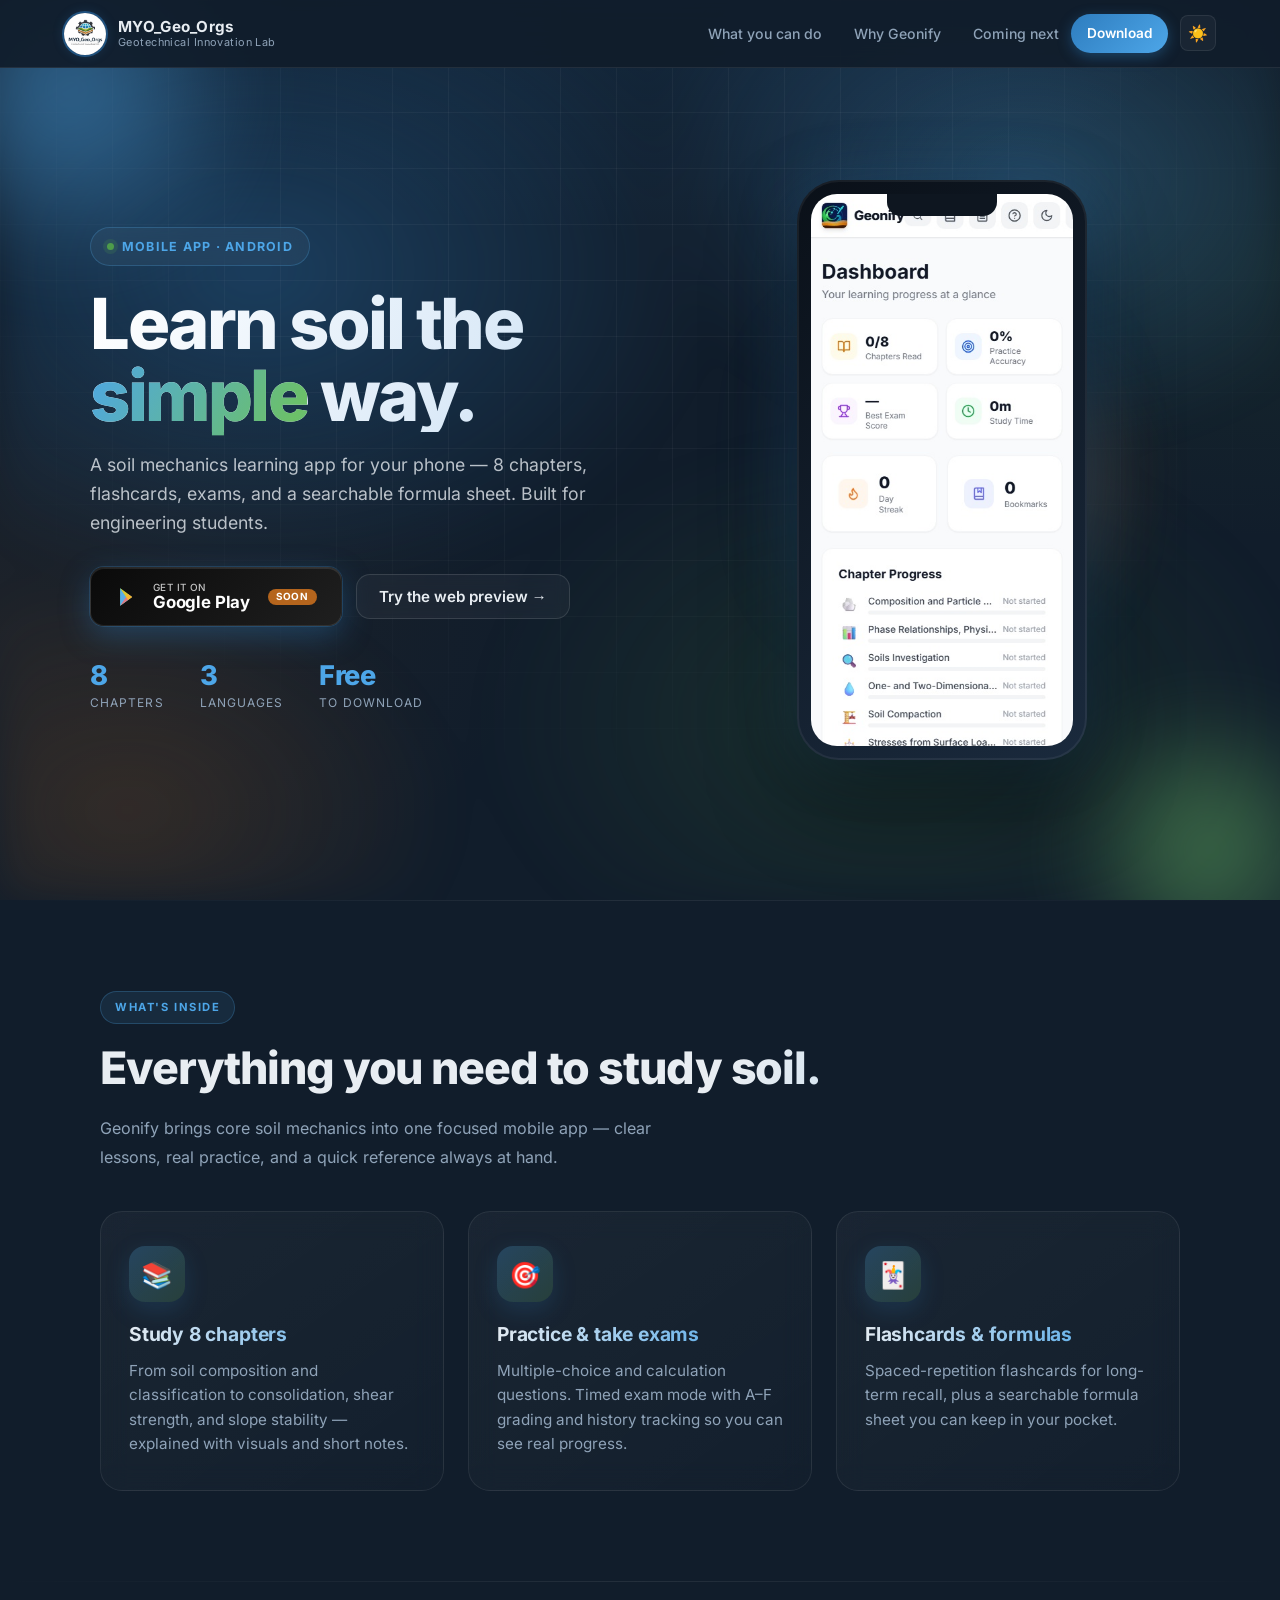
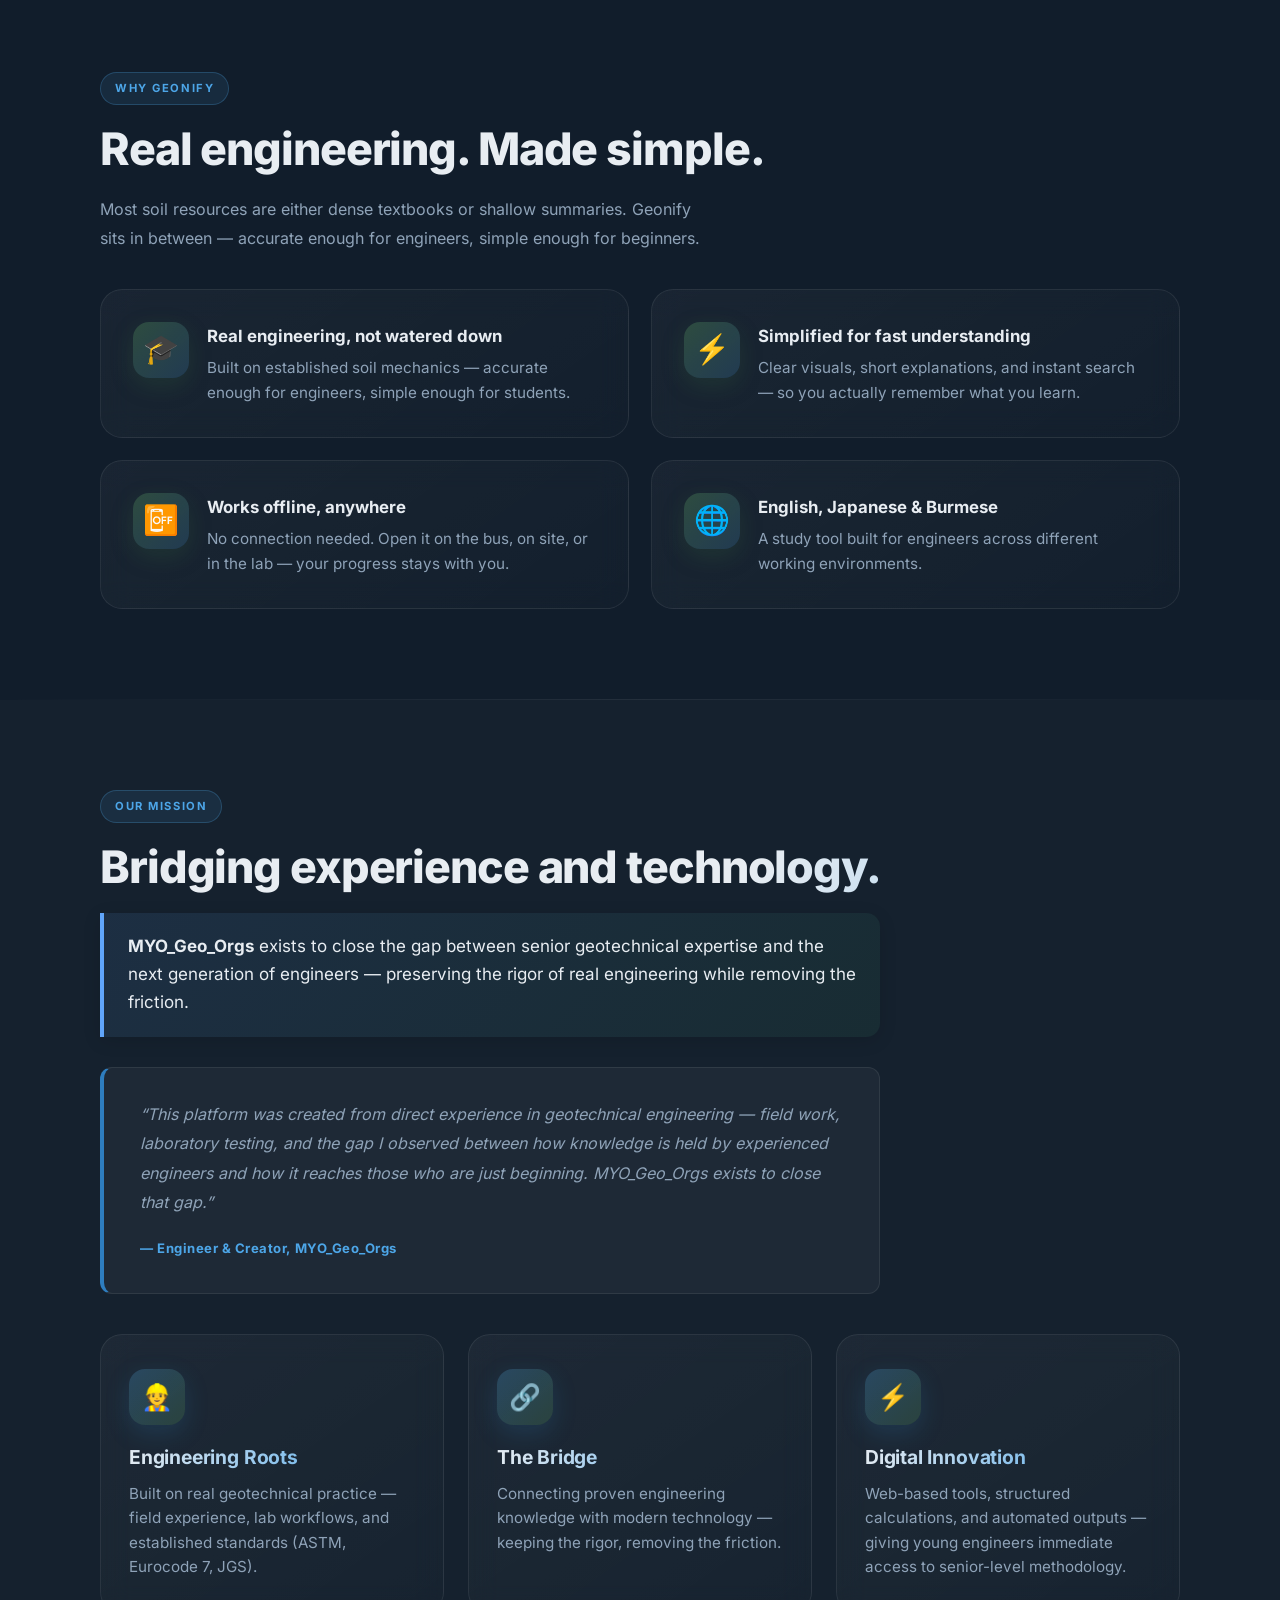
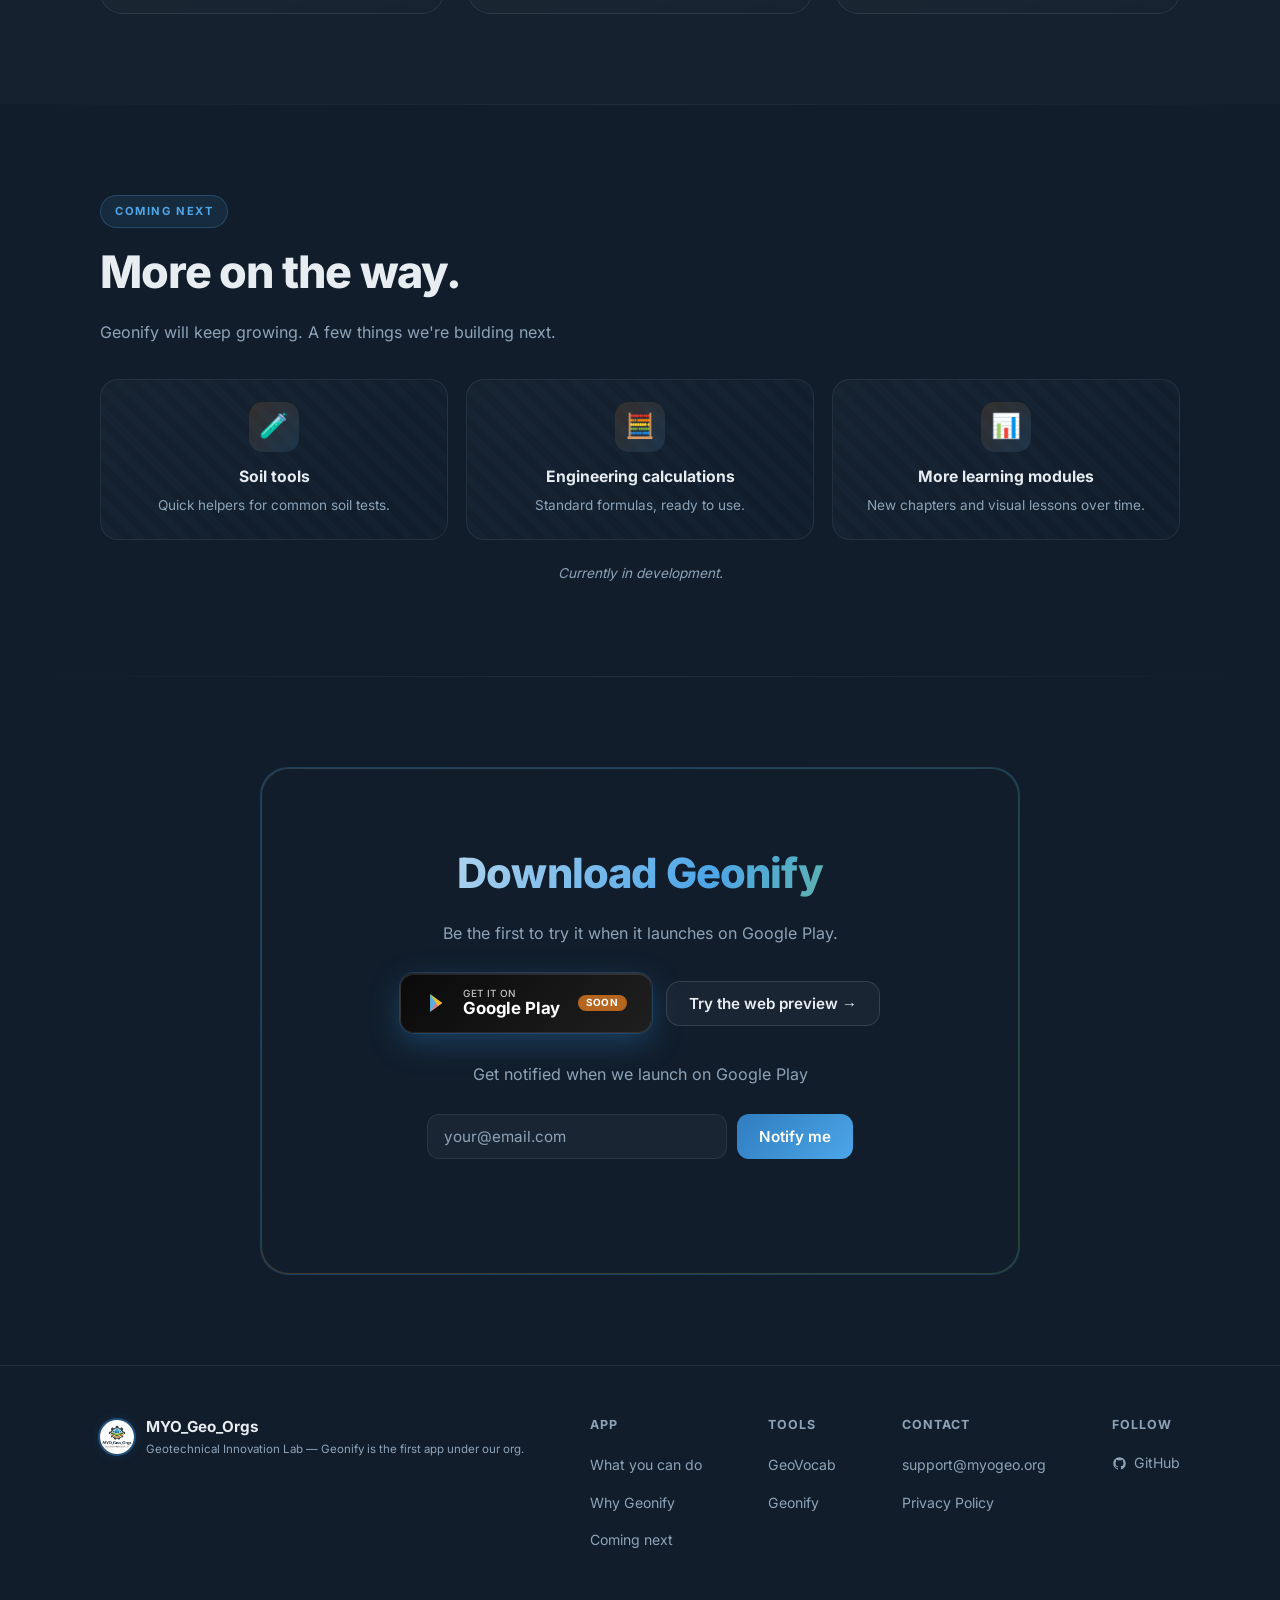
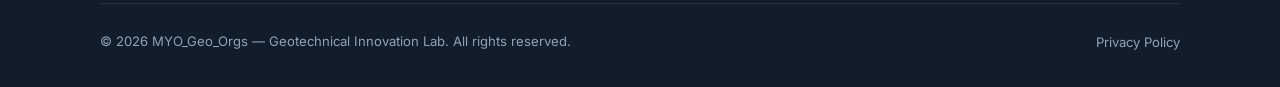
==== commit e57c1a90: "Add GeoVocab link in footer Tools section" ====
--- a/index.html
+++ b/index.html
@@ -29,7 +29,7 @@
   <meta name="twitter:title" content="Geonify — Learn Soil the Simple Way" />
   <meta name="twitter:description" content="A simple, visual, and interactive mobile app for learning soil classification." />
   <meta name="twitter:image" content="https://myogeo.org/assets/logo.png" />
-  <link rel="stylesheet" href="/assets/css/styles.css?v=20260425c" />
+  <link rel="stylesheet" href="/assets/css/styles.css?v=20260426a" />
   <link rel="icon" type="image/png" href="/assets/logo.png" />
 </head>
 <body>
@@ -290,10 +290,31 @@
             Try the web preview →
           </a>
         </div>
+        <!--
+          BETA JOIN CARD — Hidden by default. Activate once Google approves closed testing.
+          STEPS TO ACTIVATE:
+            1. Replace href="#REPLACE_WITH_PLAY_TESTING_URL" with your Play Store testing URL
+               (you'll find it in Play Console → Closed testing → Testers tab → "Join on the web")
+            2. Remove the inline   style="display:none"   on the wrapper div below
+          That's it — the live beta CTA will appear above the email-capture form.
+        -->
+        <div class="beta-join reveal" style="display:none">
+          <span class="beta-pulse" aria-hidden="true"></span>
+          <div class="beta-content">
+            <span class="beta-eyebrow">🚀 CLOSED BETA · LIVE NOW</span>
+            <h3 class="beta-title">Try Geonify before public launch</h3>
+            <p class="beta-desc">Install via Google Play and help shape the final version.</p>
+          </div>
+          <a href="#REPLACE_WITH_PLAY_TESTING_URL" class="beta-btn" target="_blank" rel="noopener noreferrer">
+            Join the Beta →
+          </a>
+        </div>
+
         <div class="email-capture reveal">
           <p class="email-label">Get notified when we launch on Google Play</p>
           <form class="email-form" id="notify-form" novalidate>
-            <input type="email" id="notify-email" class="email-input" placeholder="your@email.com" required autocomplete="email" />
+            <div class="hp-field" aria-hidden="true"><label>Leave this empty<input type="text" id="notify-website" name="website" tabindex="-1" autocomplete="off" /></label></div>
+            <input type="email" id="notify-email" class="email-input" placeholder="your@email.com" required autocomplete="email" maxlength="120" />
             <button type="submit" class="email-btn">Notify me</button>
           </form>
           <p class="email-msg" id="notify-msg" aria-live="polite"></p>
@@ -324,6 +345,13 @@
           </ul>
         </div>
         <div class="footer-links-col">
+          <h4>Tools</h4>
+          <ul>
+            <li><a href="https://geovocab.myogeo.org" target="_blank" rel="noopener noreferrer">GeoVocab</a></li>
+            <li><a href="https://geonify.myogeo.org/" target="_blank" rel="noopener noreferrer">Geonify</a></li>
+          </ul>
+        </div>
+        <div class="footer-links-col">
           <h4>Contact</h4>
           <ul>
             <li><a href="mailto:support@myogeo.org">support@myogeo.org</a></li>
@@ -352,44 +380,8 @@
   <!-- Back to top -->
   <button id="back-top" aria-label="Scroll back to top">↑</button>
 
-  <script src="/assets/js/app.js?v=20260425b" defer></script>
+  <script src="/assets/js/app.js?v=20260426a" defer></script>
   <script src="/assets/js/lp-effects.js?v=20260425b" defer></script>
-  <script>
-    (function () {
-      var form = document.getElementById('notify-form');
-      if (!form) return;
-      form.addEventListener('submit', function (e) {
-        e.preventDefault();
-        var email = document.getElementById('notify-email').value.trim();
-        var msg   = document.getElementById('notify-msg');
-        if (!email) return;
-        var btn = form.querySelector('.email-btn');
-        btn.disabled = true;
-        btn.textContent = 'Sending…';
-        fetch('https://formspree.io/f/xpwzgrvq', {
-          method: 'POST',
-          headers: { 'Content-Type': 'application/json', Accept: 'application/json' },
-          body: JSON.stringify({ email: email })
-        })
-        .then(function (r) {
-          if (r.ok) {
-            msg.textContent = "You're on the list! We'll notify you at launch.";
-            msg.className = 'email-msg email-msg--ok';
-            form.reset();
-          } else {
-            throw new Error();
-          }
-        })
-        .catch(function () {
-          msg.innerHTML = 'Something went wrong — email us at <a href="mailto:support@myogeo.org">support@myogeo.org</a> to be notified.';
-          msg.className = 'email-msg email-msg--err';
-        })
-        .finally(function () {
-          btn.disabled = false;
-          btn.textContent = 'Notify me';
-        });
-      });
-    })();
-  </script>
+  <script src="/assets/js/email-capture.js?v=20260425d" defer></script>
 </body>
 </html>
--- a/assets/css/styles.css
+++ b/assets/css/styles.css
@@ -2185,6 +2185,20 @@
   .lp-final { padding: 50px 24px; }
 }
 
+/* ── Hero phone: scale down on narrow viewports so the full screenshot is visible without scrolling ── */
+@media (max-width: 860px) {
+  .lp-phone { width: 240px; height: 492px; border-radius: 36px; padding: 12px; }
+  .lp-phone img { border-radius: 24px !important; }
+  .lp-phone::before { width: 90px; height: 18px; top: 12px; }
+  .lp-phone-wrap { margin-top: 24px; }
+}
+@media (max-width: 520px) {
+  .lp-phone { width: 210px; height: 430px; border-radius: 32px; padding: 10px; }
+  .lp-phone img { border-radius: 22px !important; }
+  .lp-phone::before { width: 78px; height: 16px; top: 10px; }
+  .lp-phone-wrap { margin-top: 20px; }
+}
+
 /* ── Stats bar ── */
 .lp-stats {
   display: flex;
@@ -2281,3 +2295,97 @@
   transition: color 0.2s;
 }
 .footer-social-link:hover { color: var(--blue-lt); }
+
+/* ── Honeypot field (bot trap, visually hidden) ── */
+.hp-field {
+  position: absolute !important;
+  left: -10000px !important;
+  width: 1px !important;
+  height: 1px !important;
+  overflow: hidden !important;
+  opacity: 0 !important;
+  pointer-events: none !important;
+}
+
+/* ── Beta join card (closed-test CTA) ── */
+.beta-join {
+  position: relative;
+  margin-top: 28px;
+  padding: 22px 26px;
+  border-radius: var(--radius);
+  background: linear-gradient(135deg, rgba(74, 222, 128, 0.10), rgba(46, 125, 191, 0.10));
+  border: 1px solid rgba(74, 222, 128, 0.30);
+  display: flex;
+  flex-direction: column;
+  gap: 16px;
+  text-align: center;
+  align-items: center;
+  overflow: hidden;
+  box-shadow: 0 4px 22px rgba(74, 222, 128, 0.08);
+}
+.beta-pulse {
+  position: absolute;
+  top: 14px;
+  right: 14px;
+  width: 10px;
+  height: 10px;
+  background: #4ade80;
+  border-radius: 50%;
+  box-shadow: 0 0 0 0 rgba(74, 222, 128, 0.6);
+  animation: betaPulse 2s infinite;
+}
+@keyframes betaPulse {
+  0%   { box-shadow: 0 0 0 0    rgba(74, 222, 128, 0.6); }
+  70%  { box-shadow: 0 0 0 14px rgba(74, 222, 128, 0); }
+  100% { box-shadow: 0 0 0 0    rgba(74, 222, 128, 0); }
+}
+.beta-eyebrow {
+  display: inline-block;
+  font-size: 0.72rem;
+  font-weight: 700;
+  letter-spacing: 0.12em;
+  color: #4ade80;
+  margin-bottom: 6px;
+}
+.beta-title {
+  font-size: 1.22rem;
+  font-weight: 700;
+  color: var(--text);
+  margin: 0 0 6px;
+  line-height: 1.3;
+}
+.beta-desc {
+  font-size: 0.92rem;
+  color: var(--text-muted);
+  margin: 0;
+  max-width: 480px;
+}
+.beta-btn {
+  display: inline-flex;
+  align-items: center;
+  gap: 8px;
+  padding: 12px 28px;
+  border-radius: var(--radius);
+  background: linear-gradient(135deg, #4ade80, #2e7dbf);
+  color: #fff;
+  font-weight: 700;
+  font-size: 0.98rem;
+  text-decoration: none;
+  white-space: nowrap;
+  transition: transform 0.2s, box-shadow 0.2s;
+  box-shadow: 0 4px 14px rgba(74, 222, 128, 0.35);
+}
+.beta-btn:hover {
+  transform: translateY(-2px);
+  box-shadow: 0 8px 22px rgba(74, 222, 128, 0.55);
+}
+@media (min-width: 720px) {
+  .beta-join {
+    flex-direction: row;
+    text-align: left;
+    align-items: center;
+    justify-content: space-between;
+    gap: 24px;
+  }
+  .beta-content { flex: 1; }
+}
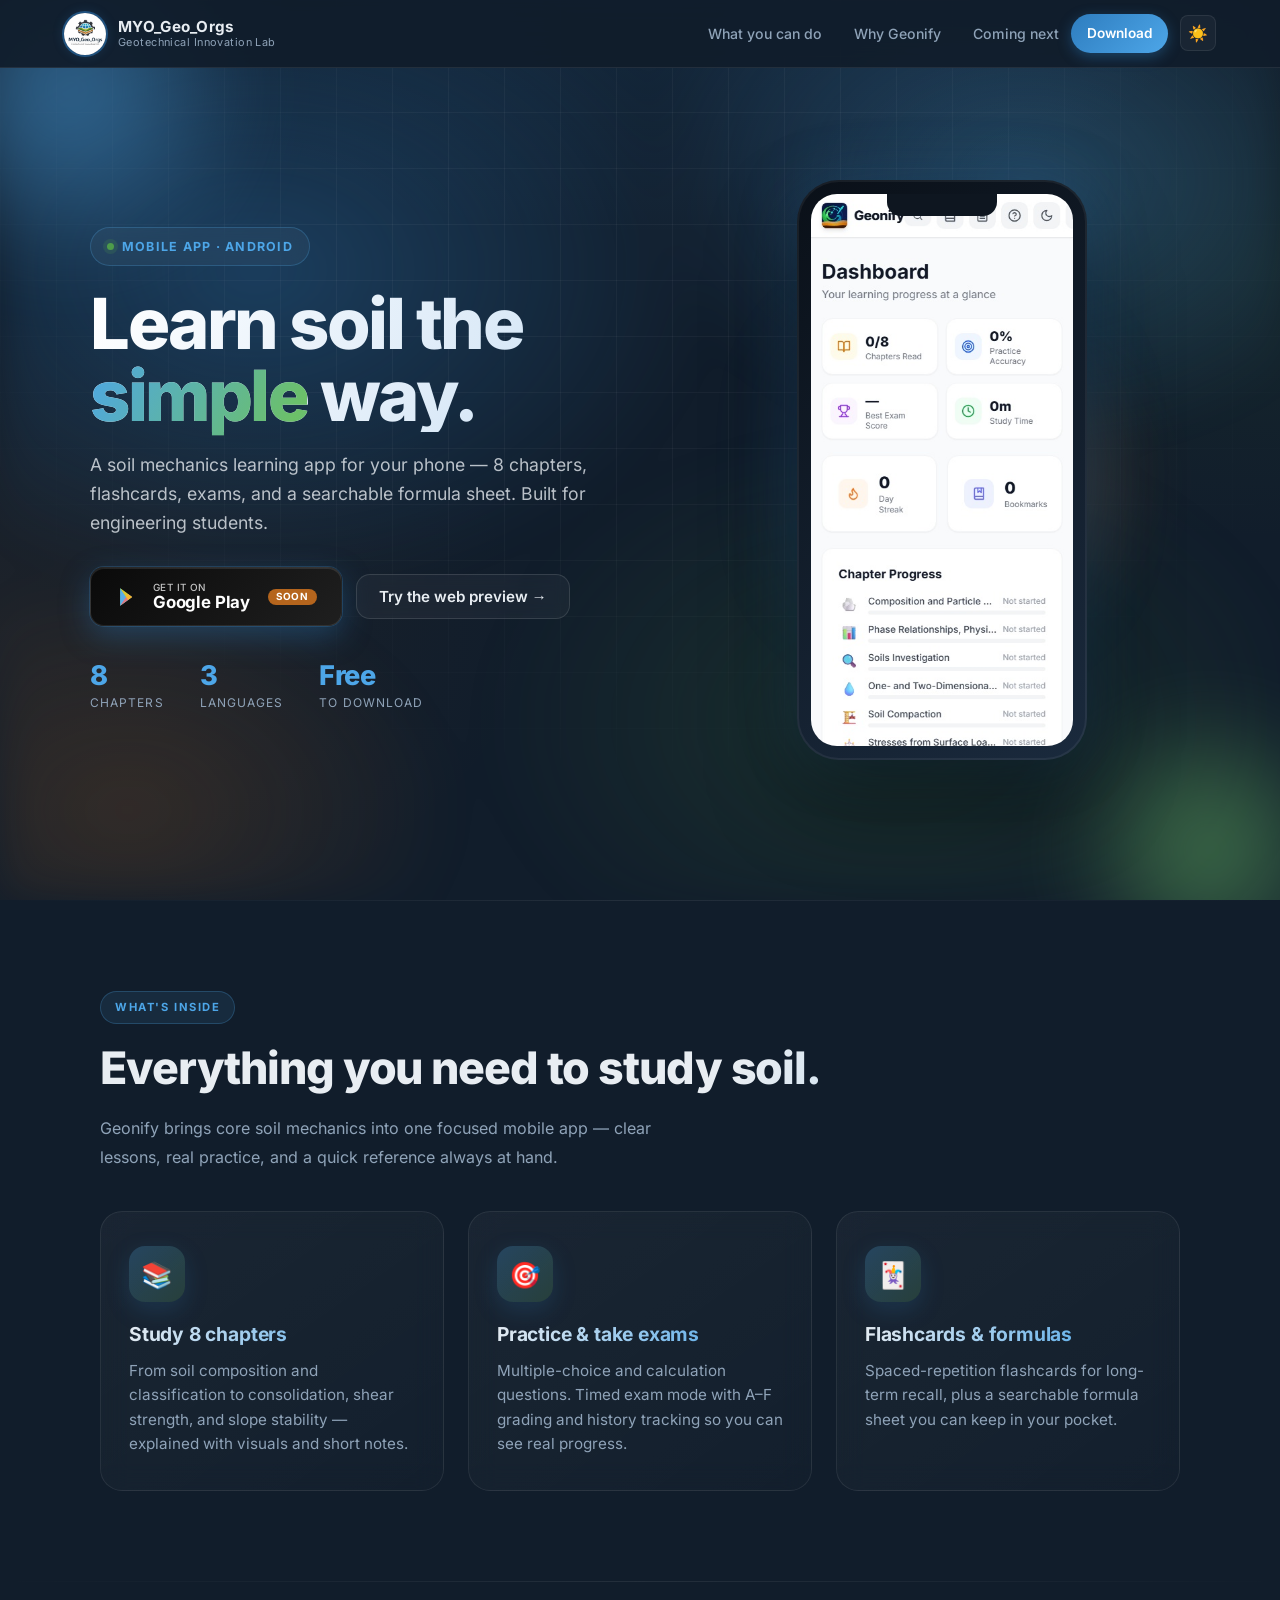
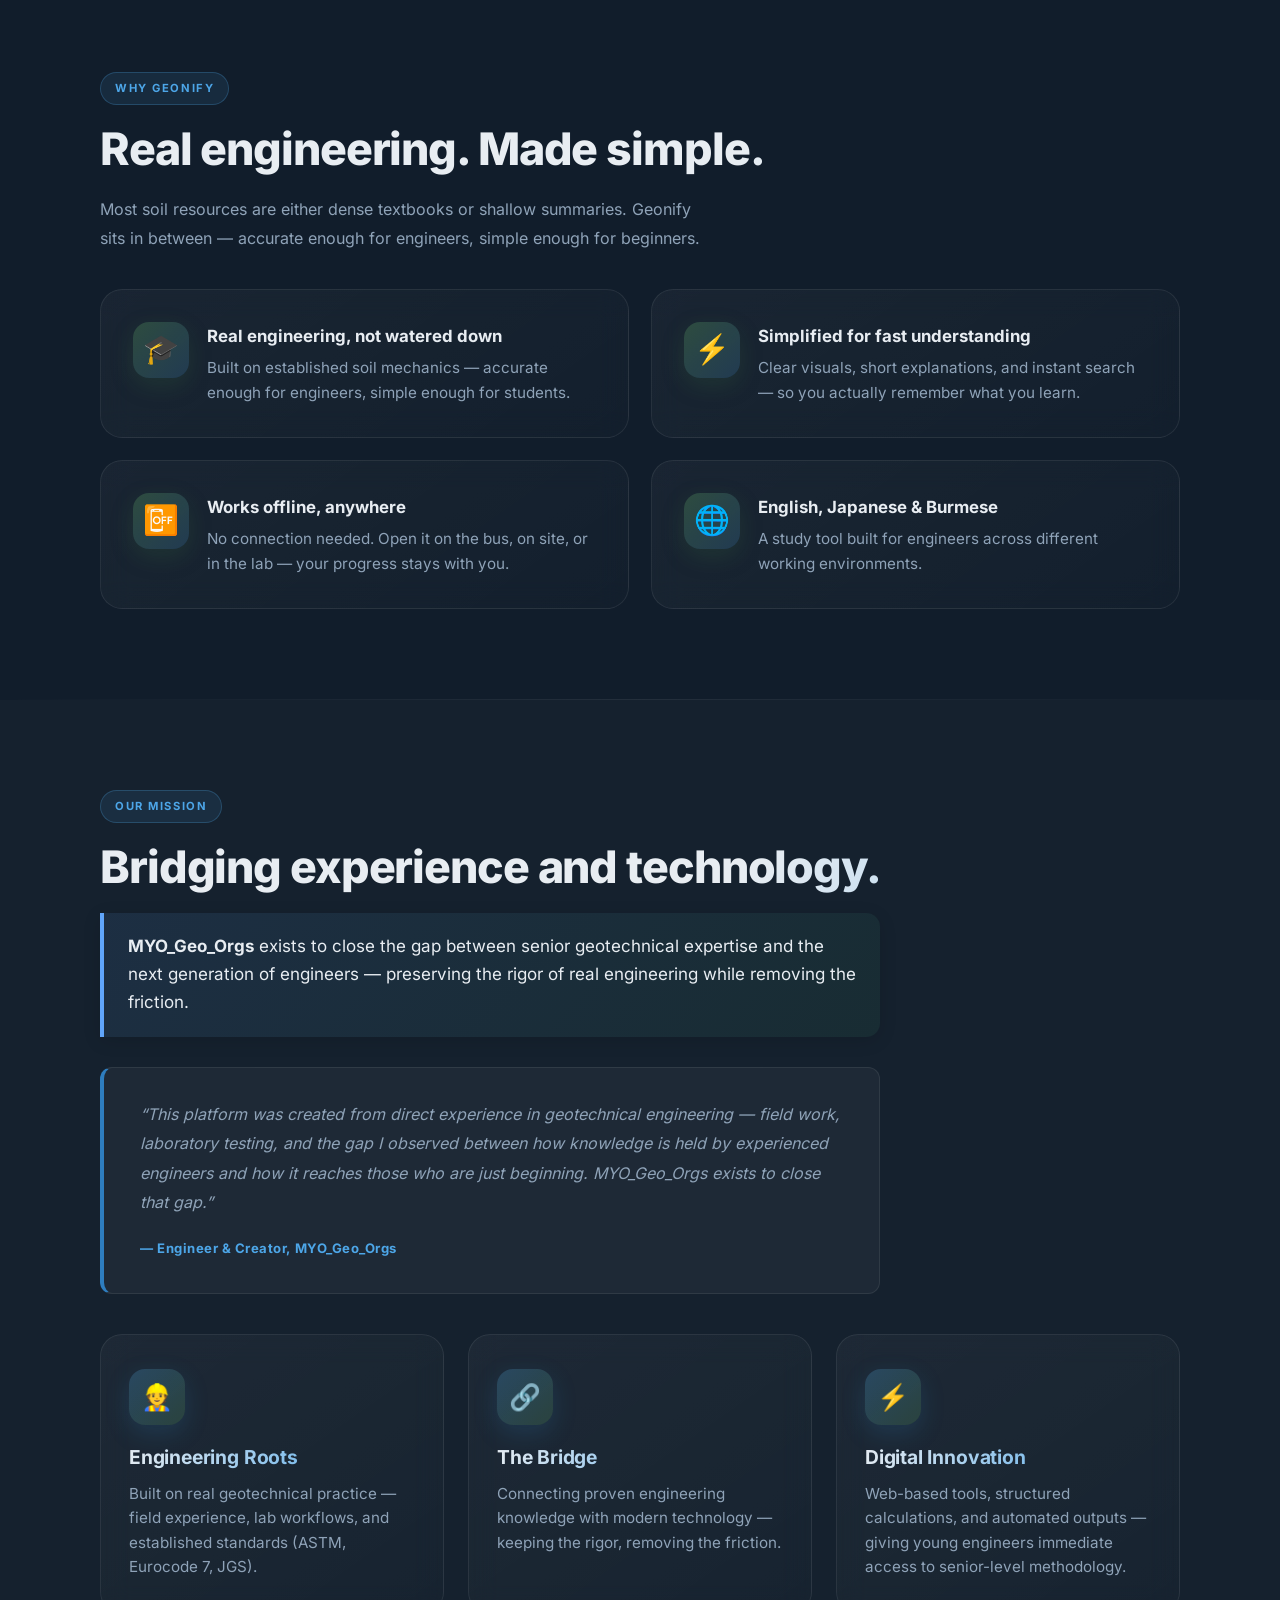
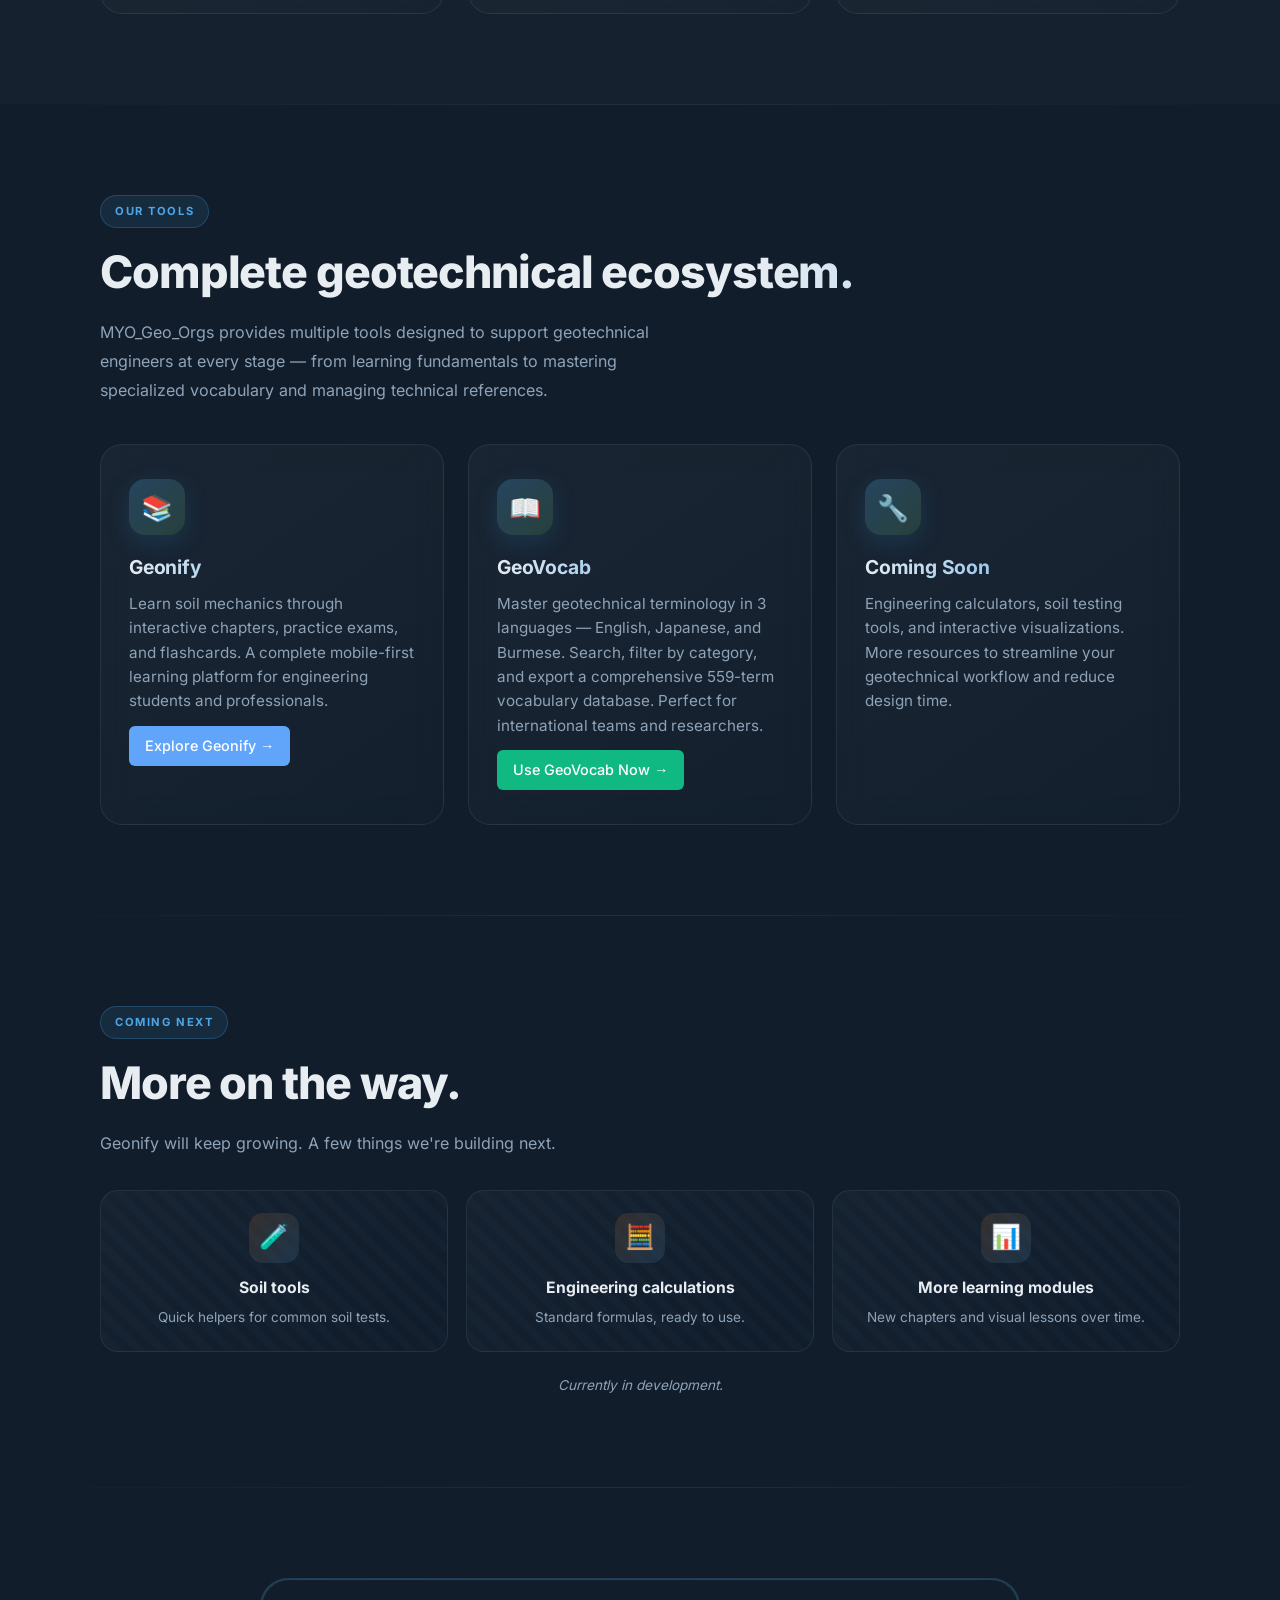
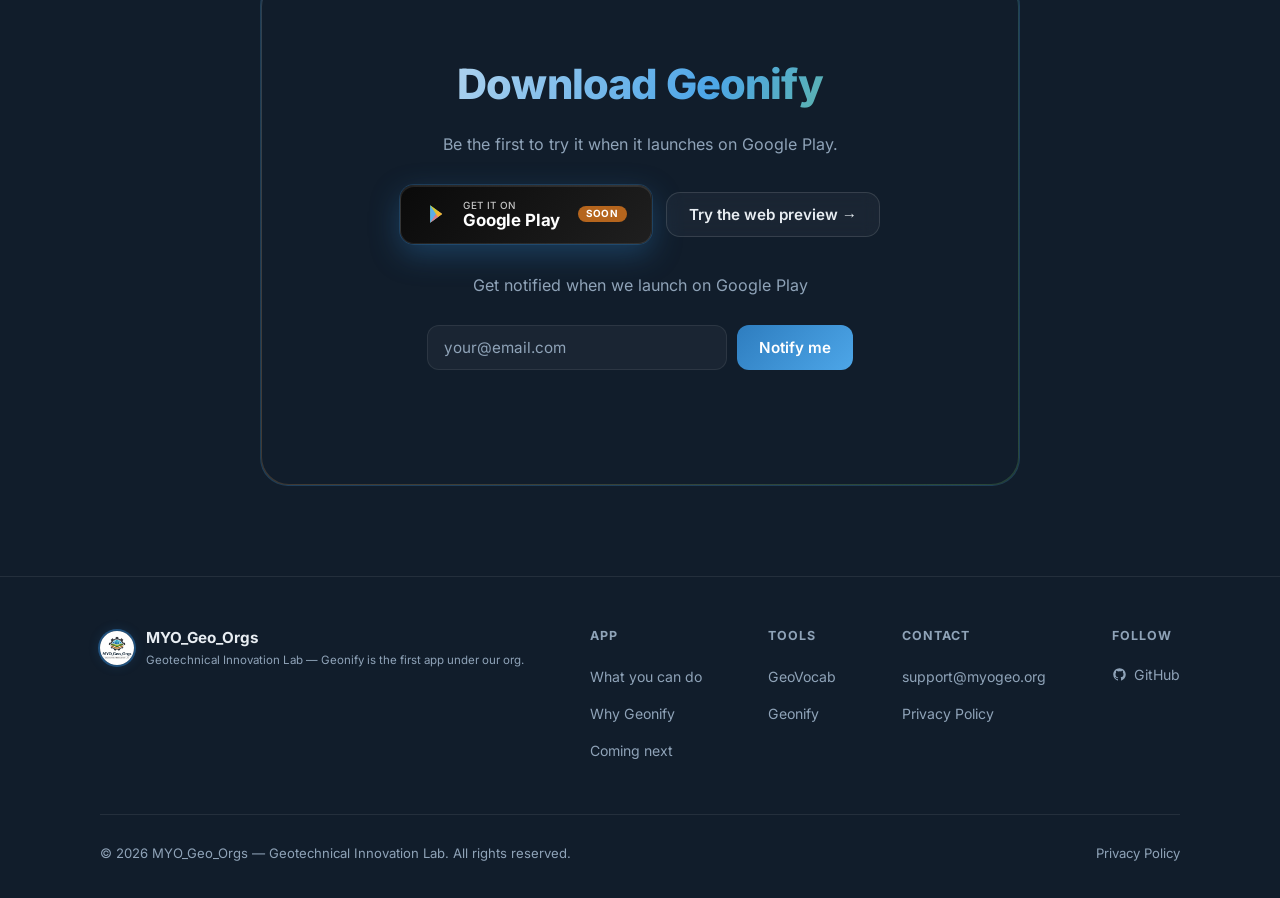
==== commit e6c06dfd: "Add prominent 'Our Tools' section showcasing GeoVocab with detailed explanation and direct access li" ====
--- a/index.html
+++ b/index.html
@@ -232,7 +232,42 @@
 
   <hr class="divider" />
 
-  <!-- ── 4. COMING NEXT ── -->
+  <!-- ── 4. OUR TOOLS ── -->
+  <section id="tools">
+    <div class="section-inner">
+      <span class="section-label reveal">Our Tools</span>
+      <h2 class="section-title reveal reveal-d1">Complete geotechnical ecosystem.</h2>
+      <p class="section-body reveal reveal-d2">
+        MYO_Geo_Orgs provides multiple tools designed to support geotechnical engineers
+        at every stage — from learning fundamentals to mastering specialized vocabulary
+        and managing technical references.
+      </p>
+
+      <div class="lp-feat-3">
+        <div class="lp-feat reveal reveal-d1">
+          <div class="lp-feat-icon">📚</div>
+          <h3>Geonify</h3>
+          <p>Learn soil mechanics through interactive chapters, practice exams, and flashcards. A complete mobile-first learning platform for engineering students and professionals.</p>
+          <a href="https://geonify.myogeo.org/" target="_blank" rel="noopener noreferrer" style="display:inline-block;margin-top:12px;padding:8px 16px;background:#60a5fa;color:white;border-radius:6px;text-decoration:none;font-size:0.9rem;font-weight:500;">Explore Geonify →</a>
+        </div>
+        <div class="lp-feat reveal reveal-d2">
+          <div class="lp-feat-icon">📖</div>
+          <h3>GeoVocab</h3>
+          <p>Master geotechnical terminology in 3 languages — English, Japanese, and Burmese. Search, filter by category, and export a comprehensive 559-term vocabulary database. Perfect for international teams and researchers.</p>
+          <a href="https://geovocab.myogeo.org" target="_blank" rel="noopener noreferrer" style="display:inline-block;margin-top:12px;padding:8px 16px;background:#10b981;color:white;border-radius:6px;text-decoration:none;font-size:0.9rem;font-weight:500;">Use GeoVocab Now →</a>
+        </div>
+        <div class="lp-feat reveal reveal-d3">
+          <div class="lp-feat-icon">🔧</div>
+          <h3>Coming Soon</h3>
+          <p>Engineering calculators, soil testing tools, and interactive visualizations. More resources to streamline your geotechnical workflow and reduce design time.</p>
+        </div>
+      </div>
+    </div>
+  </section>
+
+  <hr class="divider" />
+
+  <!-- ── 5. COMING NEXT ── -->
   <section id="next">
     <div class="section-inner">
       <span class="section-label reveal">Coming next</span>
